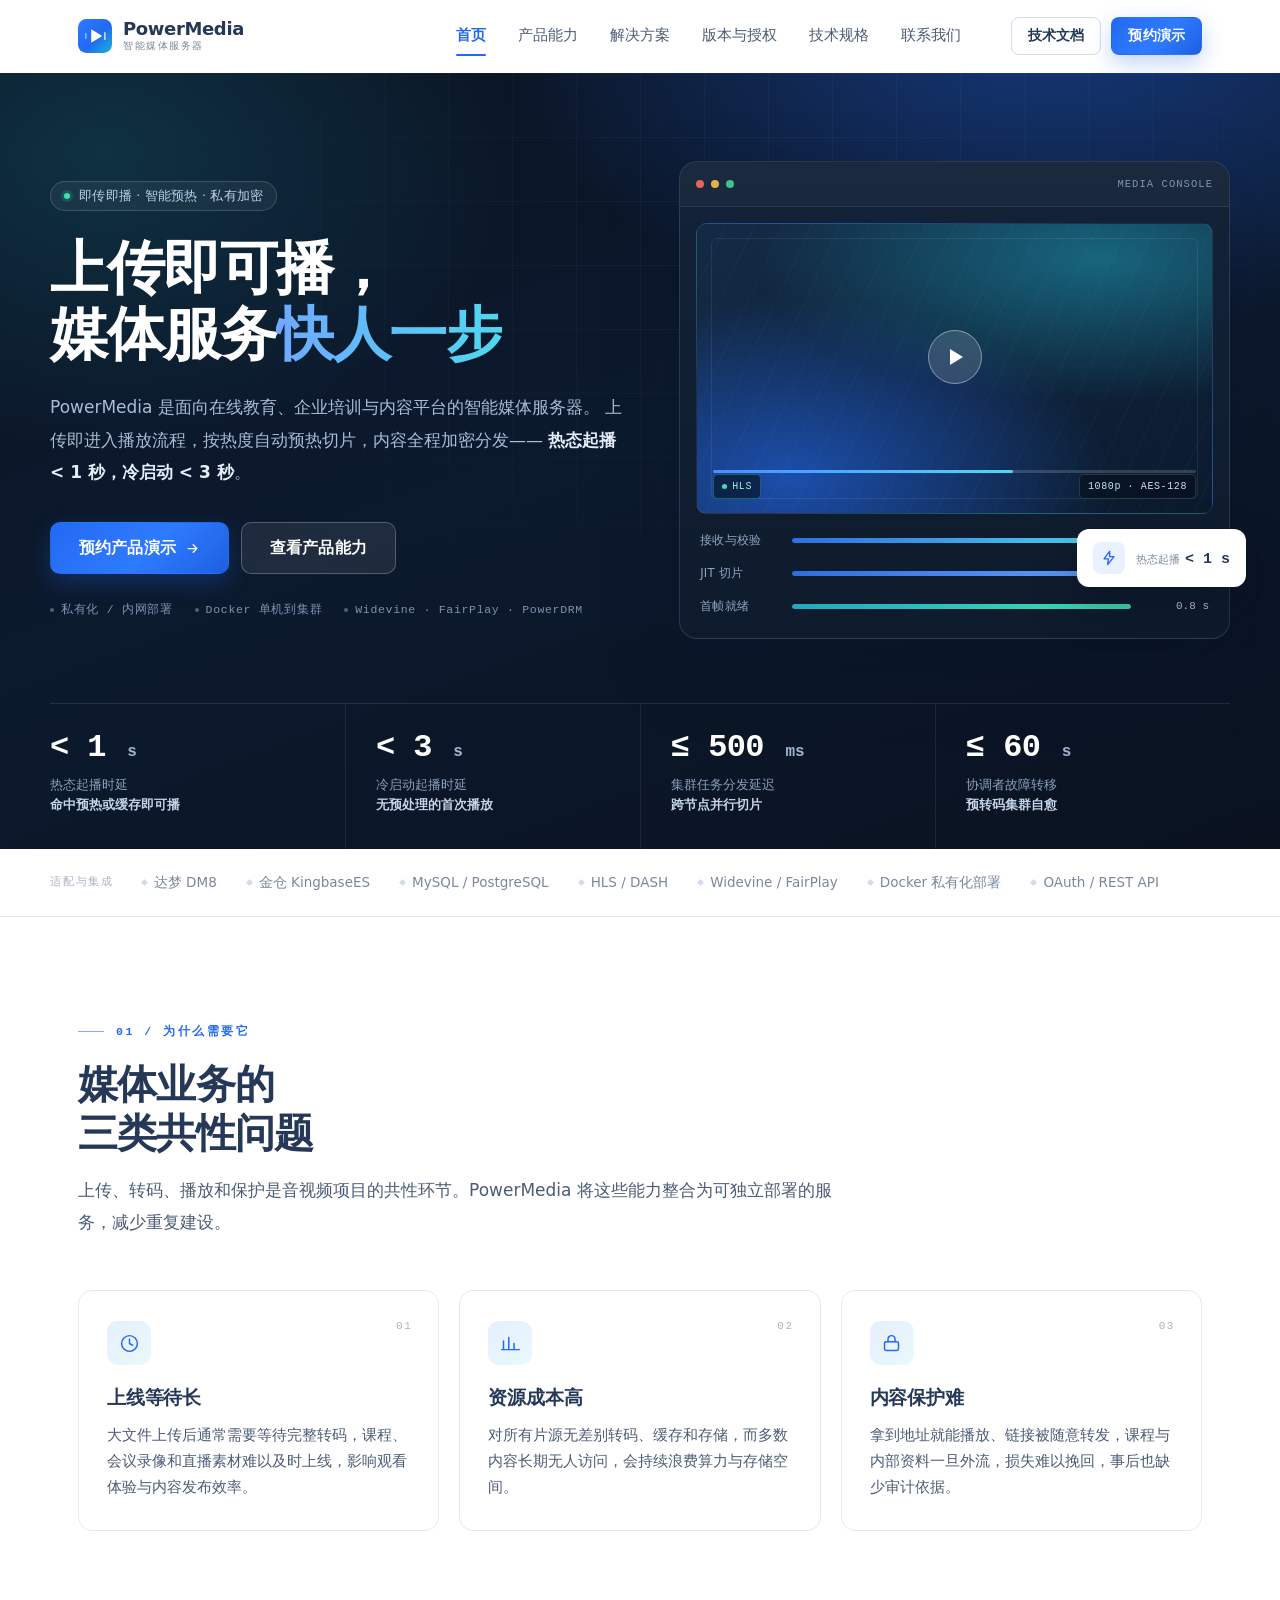
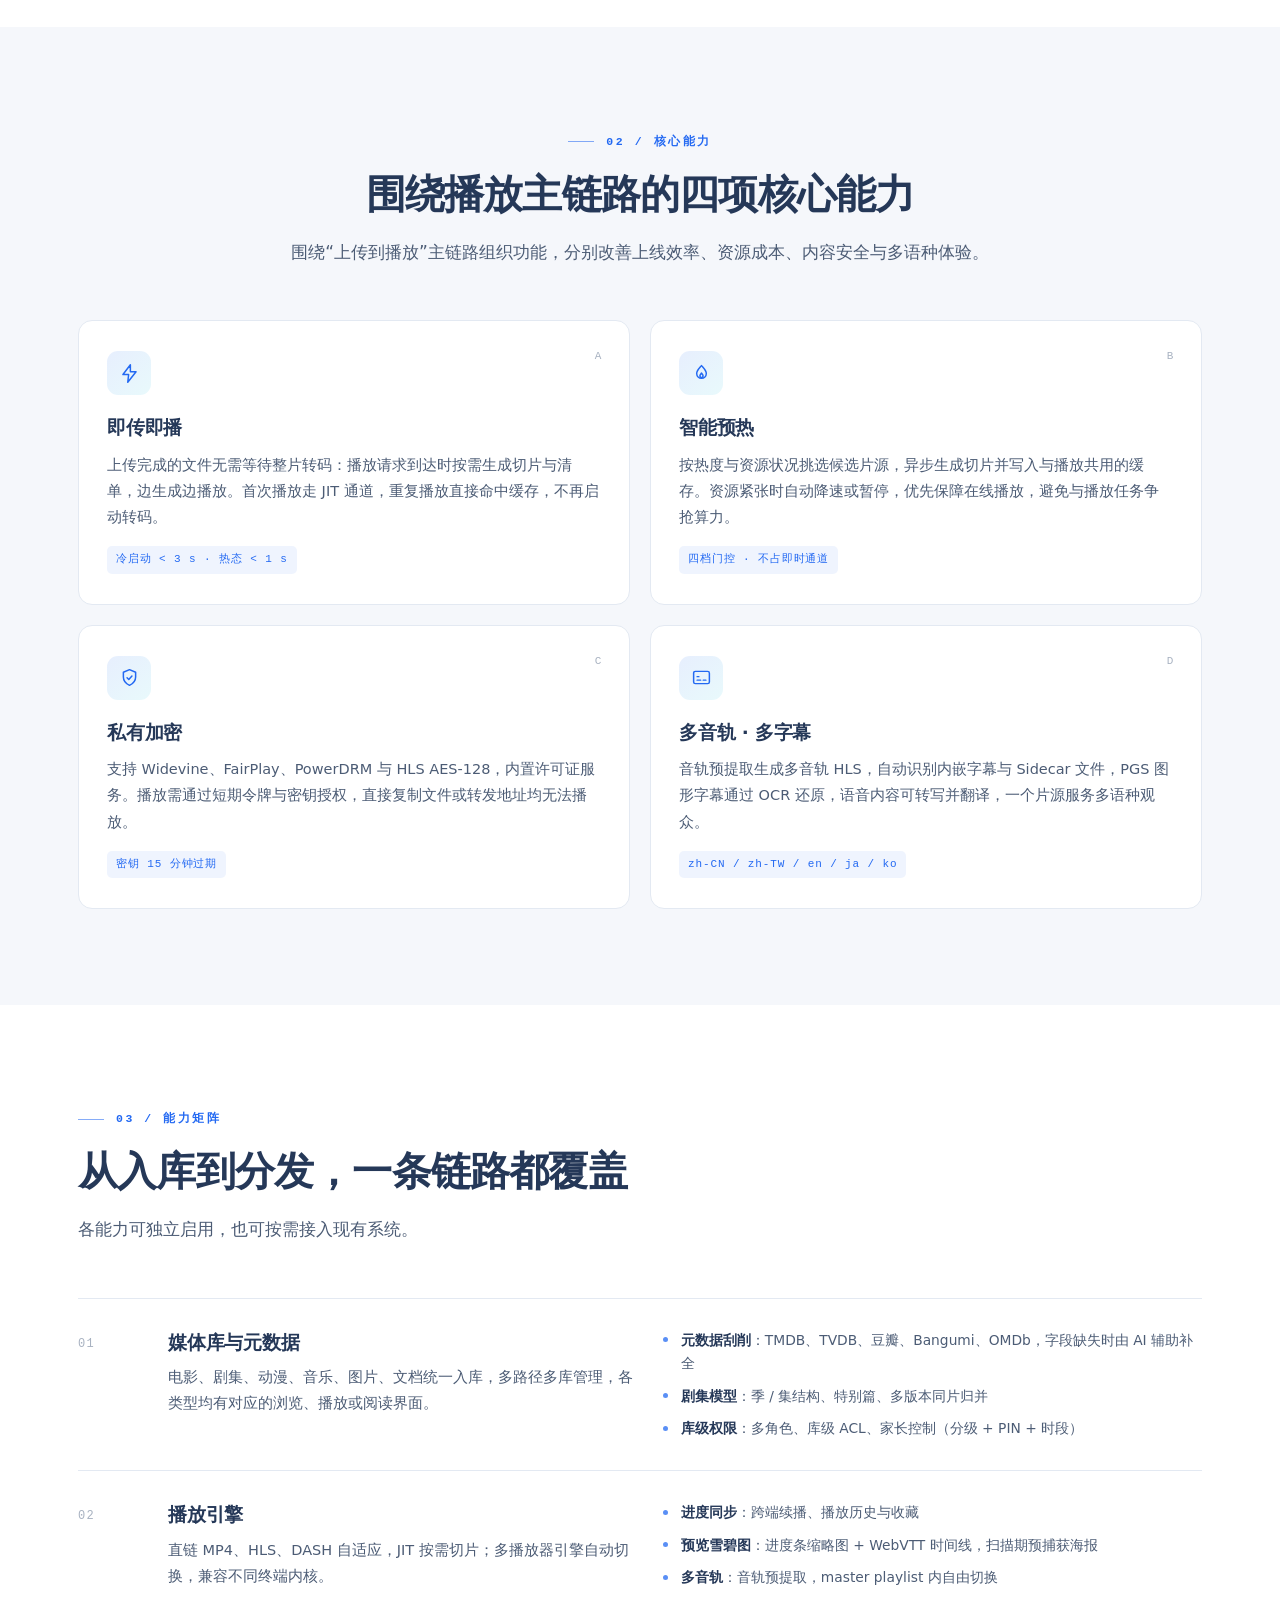
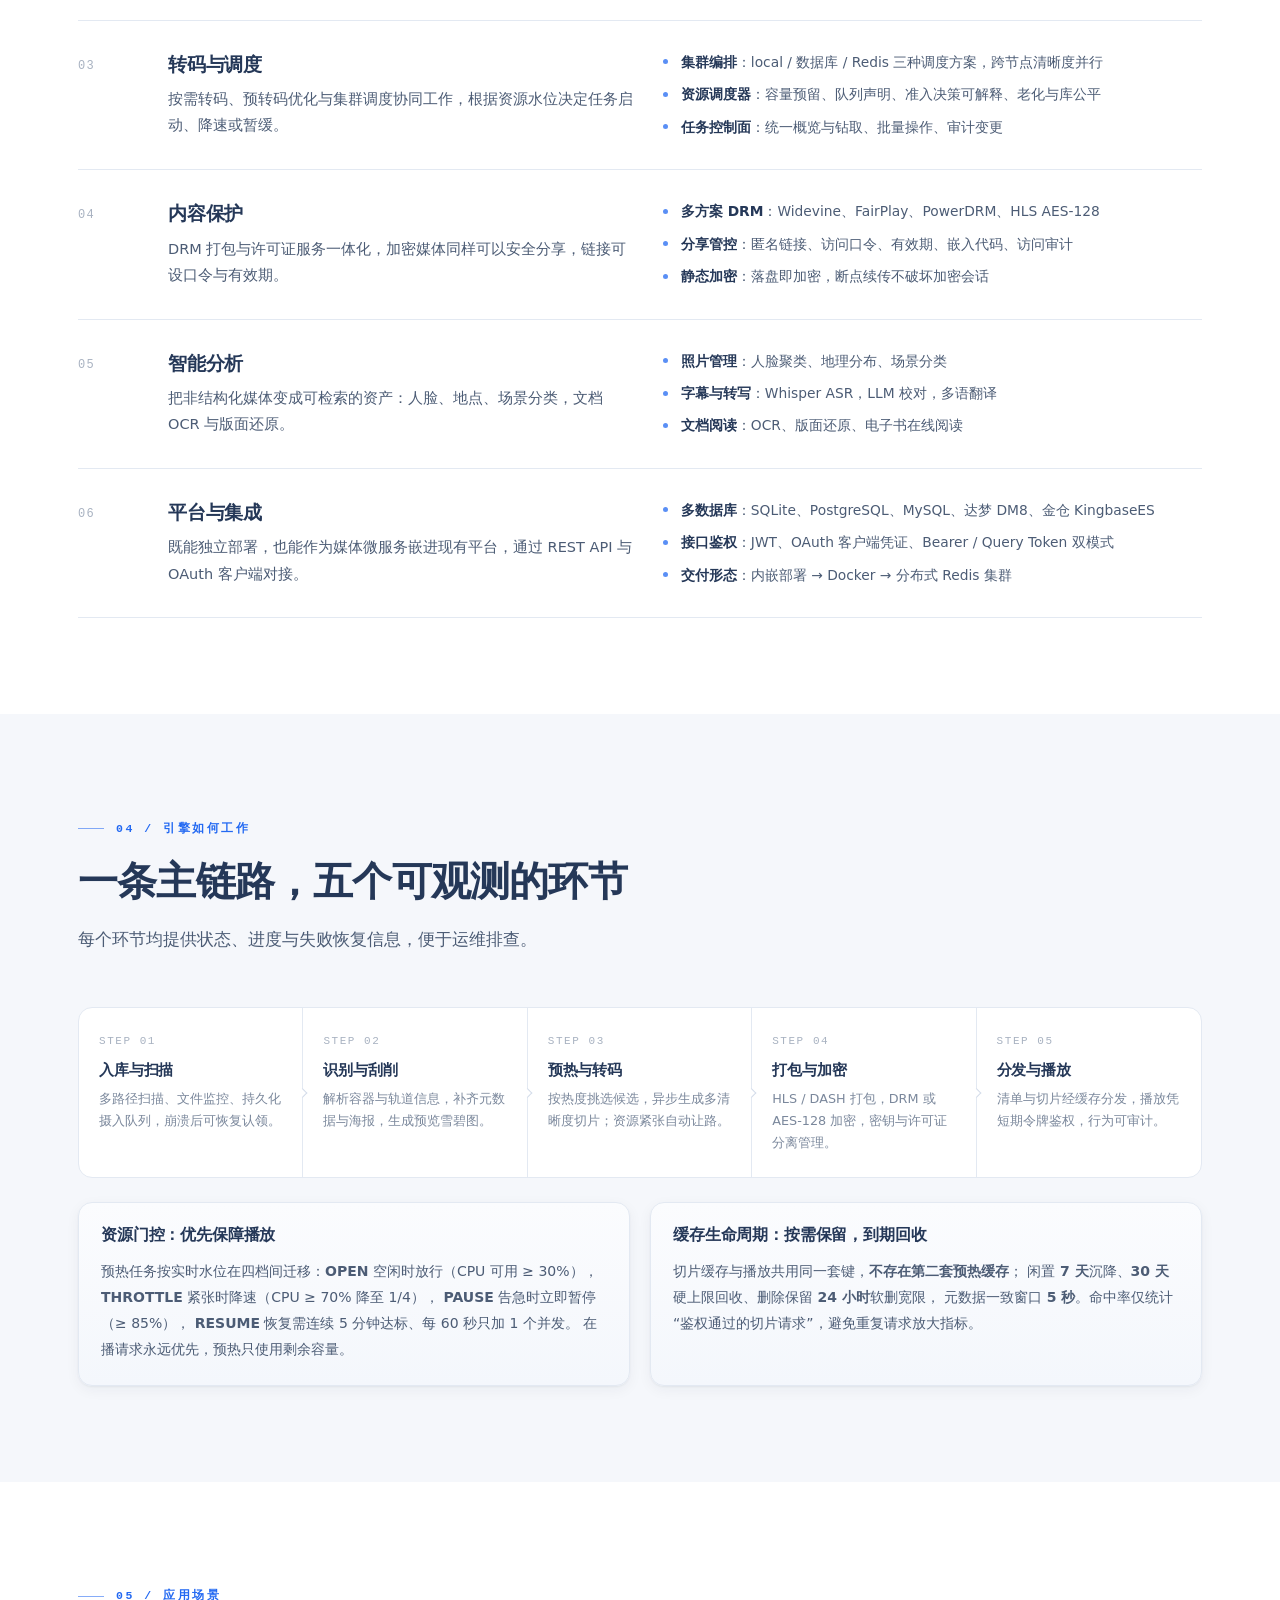
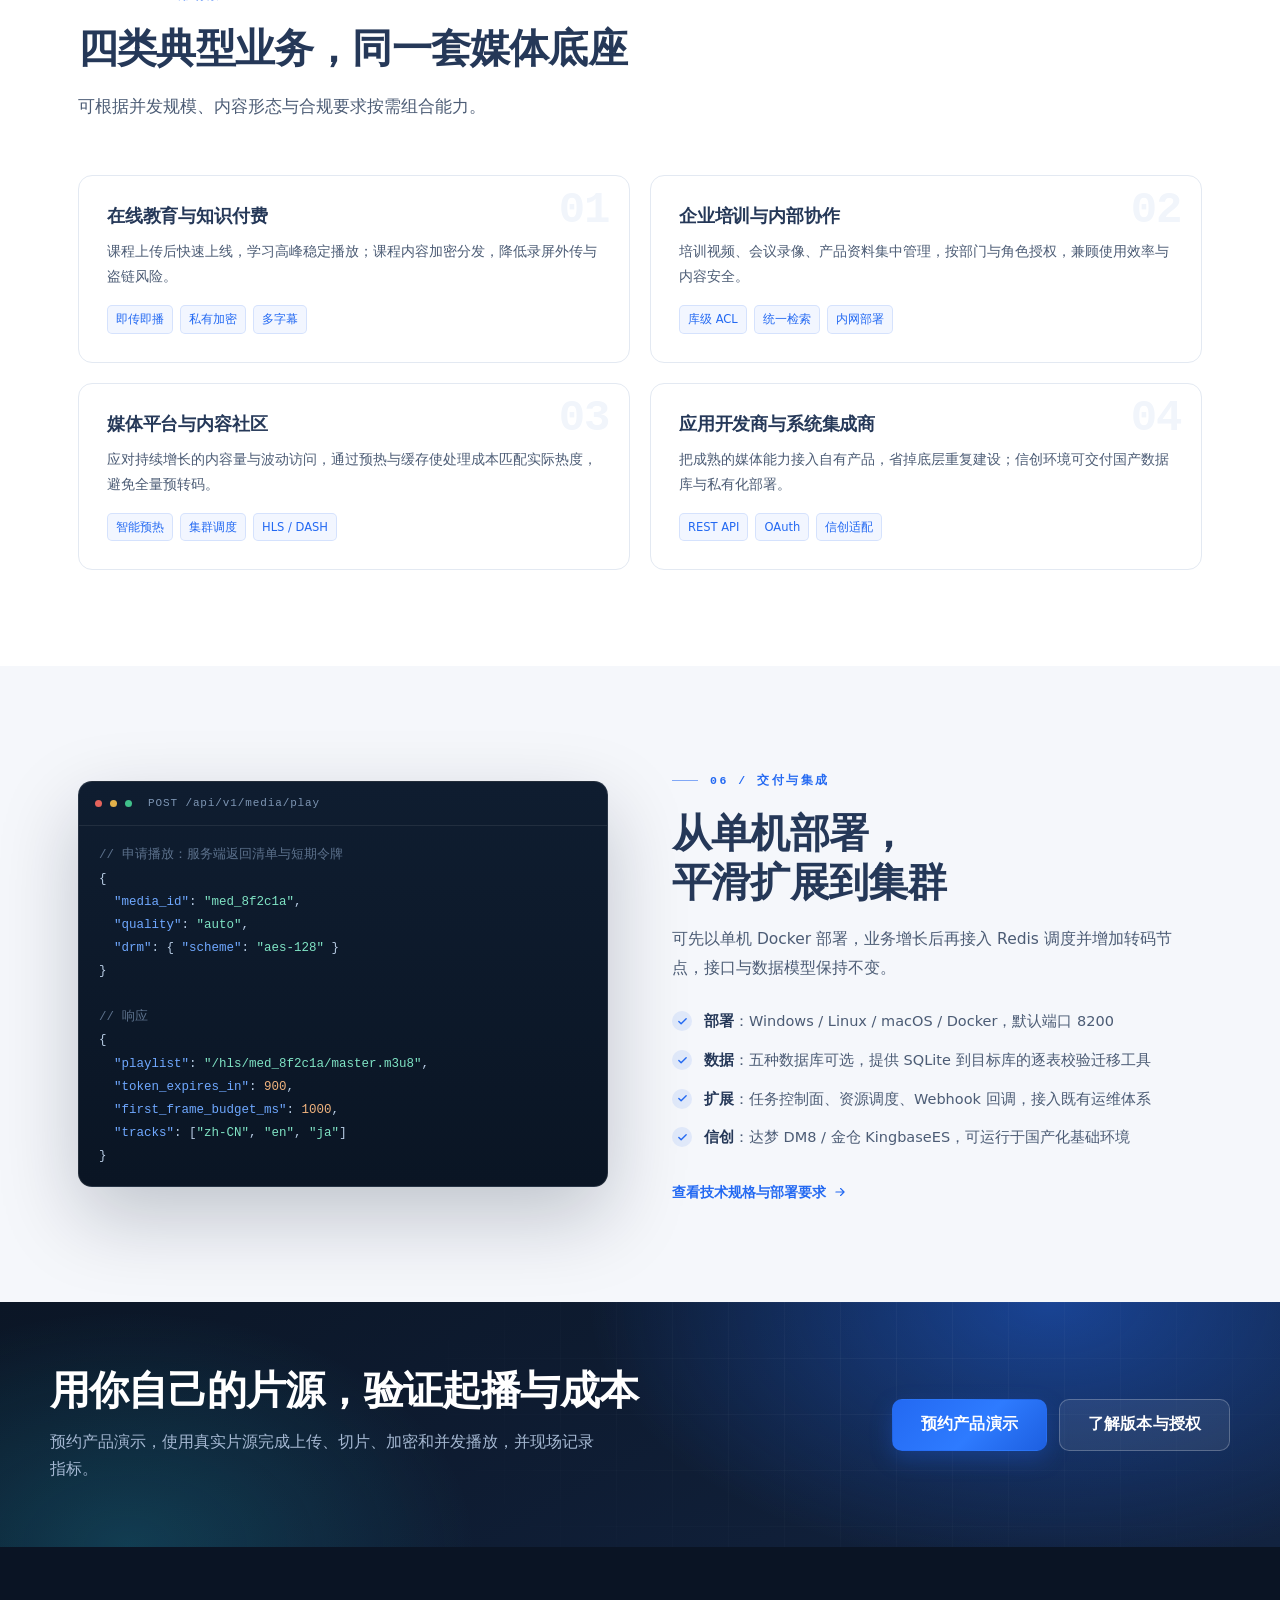
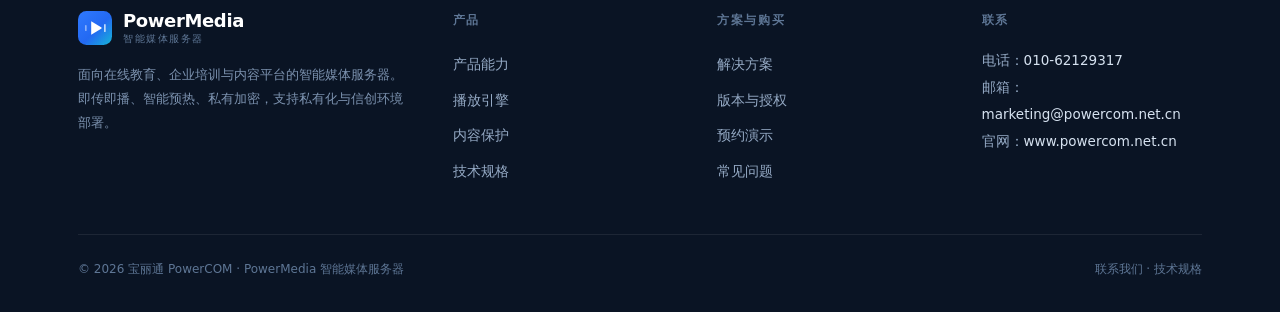
==== index.html @ b93536a8 "feat: 初始化 PowerMedia 产品子网站静态站点 包含六个页面与静态资源，首次纳入版本管理： - index.html        首页（首屏 KPI、核心能力、能力矩阵、引擎流程、场景" ====
<!DOCTYPE html>
<html lang="zh-CN">
<head>
<meta charset="UTF-8">
<meta name="viewport" content="width=device-width, initial-scale=1">
<title>PowerMedia 智能媒体服务器 · 上传即可播，媒体服务快人一步</title>
<meta name="description" content="PowerMedia 是面向在线教育、企业培训与内容平台的智能媒体服务器：即传即播、智能预热降本、私有加密保护内容，支持私有化与信创环境部署。热态起播低于 1 秒。">
<meta name="keywords" content="PowerMedia,智能媒体服务器,媒体服务器,视频转码,HLS,DRM,私有加密,信创媒体,在线教育视频,企业培训视频">
<link rel="icon" href="assets/img/favicon.svg" type="image/svg+xml">
<link rel="stylesheet" href="assets/css/site.css">
<meta property="og:title" content="PowerMedia 智能媒体服务器">
<meta property="og:description" content="上传即可播，资源更省、内容更安全。热态起播 &lt; 1 秒，支持私有化与信创部署。">
<meta property="og:type" content="website">
</head>
<body>

<!-- ======================= 顶部导航 ======================= -->
<header class="site-header">
  <div class="wrap header-inner">
    <a class="brand" href="index.html" aria-label="PowerMedia 首页">
      <img class="brand-mark" src="assets/img/logo.svg" alt="" width="34" height="34">
      <span class="brand-text">
        <span class="brand-name">PowerMedia</span>
        <span class="brand-sub">智能媒体服务器</span>
      </span>
    </a>
    <nav class="nav" aria-label="主导航">
      <a href="index.html">首页</a>
      <a href="features.html">产品能力</a>
      <a href="solutions.html">解决方案</a>
      <a href="editions.html">版本与授权</a>
      <a href="tech.html">技术规格</a>
      <a href="contact.html">联系我们</a>
    </nav>
    <div class="header-cta">
      <a class="btn btn--ghost btn--sm" href="tech.html">技术文档</a>
      <a class="btn btn--primary btn--sm" href="contact.html">预约演示</a>
    </div>
    <button class="nav-toggle" type="button" aria-label="打开导航菜单" aria-expanded="false" aria-controls="mobile-nav">
      <span></span><span></span><span></span>
    </button>
  </div>
</header>
<nav class="mobile-nav" id="mobile-nav" aria-label="移动端导航">
  <a href="index.html">首页</a>
  <a href="features.html">产品能力</a>
  <a href="solutions.html">解决方案</a>
  <a href="editions.html">版本与授权</a>
  <a href="tech.html">技术规格</a>
  <a href="contact.html">联系我们</a>
  <a class="btn btn--primary" href="contact.html">预约产品演示</a>
</nav>

<main>

<!-- ======================= 首屏 ======================= -->
<section class="hero">
  <div class="hero-grid-bg" aria-hidden="true"></div>
  <div class="wrap hero-inner">
    <div class="hero-grid">
      <div>
        <div class="hero-badge"><span class="dot"></span>即传即播 · 智能预热 · 私有加密</div>
        <h1>上传即可播，<br>媒体服务<em>快人一步</em></h1>
        <p class="hero-sub">
          PowerMedia 是面向在线教育、企业培训与内容平台的智能媒体服务器。
          上传即进入播放流程，按热度自动预热切片，内容全程加密分发——
          <b>热态起播 &lt; 1 秒，冷启动 &lt; 3 秒</b>。
        </p>
        <div class="hero-actions">
          <a class="btn btn--primary btn--lg" href="contact.html">
            预约产品演示
            <svg viewBox="0 0 24 24" fill="none" stroke="currentColor" stroke-width="2" stroke-linecap="round" stroke-linejoin="round" aria-hidden="true"><path d="M5 12h14M13 6l6 6-6 6"/></svg>
          </a>
          <a class="btn btn--onDark btn--lg" href="features.html">查看产品能力</a>
        </div>
        <div class="hero-note">
          <span><i></i>私有化 / 内网部署</span>
          <span><i></i>Docker 单机到集群</span>
          <span><i></i>Widevine · FairPlay · PowerDRM</span>
        </div>
      </div>

      <div class="hero-visual">
        <div class="console">
          <div class="console-top">
            <span class="d"></span><span class="d"></span><span class="d"></span>
            <span class="tag">MEDIA CONSOLE</span>
          </div>
          <div class="console-body">
            <div class="screen">
              <div class="frame-lines" aria-hidden="true"></div>
              <div class="play-btn" aria-hidden="true"></div>
              <div class="timeline" aria-hidden="true"><i></i></div>
              <div class="screen-meta">
                <span class="chip chip--live">HLS</span>
                <span class="chip">1080p · AES-128</span>
              </div>
            </div>
            <div class="pipeline pipe-anim">
              <div class="pl-row">
                <span class="pl-name">接收与校验</span>
                <span class="pl-bar"><i style="--w:96%"></i></span>
                <span class="pl-val">96%</span>
              </div>
              <div class="pl-row">
                <span class="pl-name">JIT 切片</span>
                <span class="pl-bar"><i style="--w:62%"></i></span>
                <span class="pl-val">62%</span>
              </div>
              <div class="pl-row">
                <span class="pl-name">首帧就绪</span>
                <span class="pl-bar"><i style="--w:88%"></i></span>
                <span class="pl-val">0.8 s</span>
              </div>
            </div>
          </div>
        </div>
        <div class="float-card">
          <span class="ic" aria-hidden="true">
            <svg viewBox="0 0 24 24" fill="none" stroke="currentColor" stroke-width="2" stroke-linecap="round" stroke-linejoin="round"><path d="M13 2 4.5 13.2H11l-1 8.8L19.5 10H13z"/></svg>
          </span>
          <span>
            <span class="t">热态起播</span>
            <span class="v">&lt; 1 s</span>
          </span>
        </div>
      </div>
    </div>

    <div class="kpi-bar">
      <div class="kpi">
        <div class="v">&lt; 1 <small>s</small></div>
        <div class="k">热态起播时延<br><b>命中预热或缓存即可播</b></div>
      </div>
      <div class="kpi">
        <div class="v">&lt; 3 <small>s</small></div>
        <div class="k">冷启动起播时延<br><b>无预处理的首次播放</b></div>
      </div>
      <div class="kpi">
        <div class="v">&le; 500 <small>ms</small></div>
        <div class="k">集群任务分发延迟<br><b>跨节点并行切片</b></div>
      </div>
      <div class="kpi">
        <div class="v">&le; 60 <small>s</small></div>
        <div class="k">协调者故障转移<br><b>预转码集群自愈</b></div>
      </div>
    </div>
  </div>
</section>

<!-- ======================= 适配条 ======================= -->
<div class="strip">
  <div class="wrap strip-inner">
    <span class="strip-label">适配与集成</span>
    <div class="strip-items">
      <span class="strip-item">达梦 DM8</span>
      <span class="strip-item">金仓 KingbaseES</span>
      <span class="strip-item">MySQL / PostgreSQL</span>
      <span class="strip-item">HLS / DASH</span>
      <span class="strip-item">Widevine / FairPlay</span>
      <span class="strip-item">Docker 私有化部署</span>
      <span class="strip-item">OAuth / REST API</span>
    </div>
  </div>
</div>

<!-- ======================= 01 问题 ======================= -->
<section class="section">
  <div class="wrap">
    <div class="section-head reveal">
      <div class="eyebrow">01 / 为什么需要它</div>
      <h2>媒体业务的<br>三类共性问题</h2>
      <p>上传、转码、播放和保护是音视频项目的共性环节。PowerMedia 将这些能力整合为可独立部署的服务，减少重复建设。</p>
    </div>
    <div class="grid grid-3">
      <article class="card reveal">
        <span class="no">01</span>
        <div class="ic" aria-hidden="true">
          <svg viewBox="0 0 24 24" fill="none" stroke="currentColor" stroke-width="1.7" stroke-linecap="round" stroke-linejoin="round"><circle cx="12" cy="12" r="9"/><path d="M12 7v5l3.5 2"/></svg>
        </div>
        <h3>上线等待长</h3>
        <p>大文件上传后通常需要等待完整转码，课程、会议录像和直播素材难以及时上线，影响观看体验与内容发布效率。</p>
      </article>
      <article class="card reveal" data-d="1">
        <span class="no">02</span>
        <div class="ic" aria-hidden="true">
          <svg viewBox="0 0 24 24" fill="none" stroke="currentColor" stroke-width="1.7" stroke-linecap="round" stroke-linejoin="round"><path d="M4 19V9M10 19V5M16 19v-7M22 19H2"/></svg>
        </div>
        <h3>资源成本高</h3>
        <p>对所有片源无差别转码、缓存和存储，而多数内容长期无人访问，会持续浪费算力与存储空间。</p>
      </article>
      <article class="card reveal" data-d="2">
        <span class="no">03</span>
        <div class="ic" aria-hidden="true">
          <svg viewBox="0 0 24 24" fill="none" stroke="currentColor" stroke-width="1.7" stroke-linecap="round" stroke-linejoin="round"><rect x="4" y="10" width="16" height="10" rx="2"/><path d="M8 10V7a4 4 0 0 1 8 0v3"/></svg>
        </div>
        <h3>内容保护难</h3>
        <p>拿到地址就能播放、链接被随意转发，课程与内部资料一旦外流，损失难以挽回，事后也缺少审计依据。</p>
      </article>
    </div>
  </div>
</section>

<!-- ======================= 02 核心能力 ======================= -->
<section class="section section--soft">
  <div class="wrap">
    <div class="section-head section-head--center reveal">
      <div class="eyebrow eyebrow--center">02 / 核心能力</div>
      <h2>围绕播放主链路的四项核心能力</h2>
      <p>围绕“上传到播放”主链路组织功能，分别改善上线效率、资源成本、内容安全与多语种体验。</p>
    </div>

    <div class="grid grid-2">
      <article class="card reveal">
        <span class="no">A</span>
        <div class="ic" aria-hidden="true">
          <svg viewBox="0 0 24 24" fill="none" stroke="currentColor" stroke-width="1.7" stroke-linecap="round" stroke-linejoin="round"><path d="M13 2 4.5 13.2H11l-1 8.8L19.5 10H13z"/></svg>
        </div>
        <h3>即传即播</h3>
        <p>上传完成的文件无需等待整片转码：播放请求到达时按需生成切片与清单，边生成边播放。首次播放走 JIT 通道，重复播放直接命中缓存，不再启动转码。</p>
        <span class="claim">冷启动 &lt; 3 s · 热态 &lt; 1 s</span>
      </article>

      <article class="card reveal" data-d="1">
        <span class="no">B</span>
        <div class="ic" aria-hidden="true">
          <svg viewBox="0 0 24 24" fill="none" stroke="currentColor" stroke-width="1.7" stroke-linecap="round" stroke-linejoin="round"><path d="M12 3c2.5 3 5.5 5.6 5.5 9a5.5 5.5 0 0 1-11 0C6.5 8.6 9.5 6 12 3z"/><path d="M12 11.5c.9 1.1 1.8 2 1.8 3.2a1.8 1.8 0 1 1-3.6 0c0-1.2.9-2.1 1.8-3.2z"/></svg>
        </div>
        <h3>智能预热</h3>
        <p>按热度与资源状况挑选候选片源，异步生成切片并写入与播放共用的缓存。资源紧张时自动降速或暂停，优先保障在线播放，避免与播放任务争抢算力。</p>
        <span class="claim">四档门控 · 不占即时通道</span>
      </article>

      <article class="card reveal" data-d="2">
        <span class="no">C</span>
        <div class="ic" aria-hidden="true">
          <svg viewBox="0 0 24 24" fill="none" stroke="currentColor" stroke-width="1.7" stroke-linecap="round" stroke-linejoin="round"><path d="M12 3l7 3v5.5c0 4.2-2.9 7.6-7 9.5-4.1-1.9-7-5.3-7-9.5V6z"/><path d="M9.2 12.2l2 2 3.6-3.9"/></svg>
        </div>
        <h3>私有加密</h3>
        <p>支持 Widevine、FairPlay、PowerDRM 与 HLS AES-128，内置许可证服务。播放需通过短期令牌与密钥授权，直接复制文件或转发地址均无法播放。</p>
        <span class="claim">密钥 15 分钟过期</span>
      </article>

      <article class="card reveal" data-d="3">
        <span class="no">D</span>
        <div class="ic" aria-hidden="true">
          <svg viewBox="0 0 24 24" fill="none" stroke="currentColor" stroke-width="1.7" stroke-linecap="round" stroke-linejoin="round"><rect x="3" y="5" width="18" height="14" rx="2"/><path d="M7 15h4M14 15h3M7 11h2"/></svg>
        </div>
        <h3>多音轨 · 多字幕</h3>
        <p>音轨预提取生成多音轨 HLS，自动识别内嵌字幕与 Sidecar 文件，PGS 图形字幕通过 OCR 还原，语音内容可转写并翻译，一个片源服务多语种观众。</p>
        <span class="claim">zh-CN / zh-TW / en / ja / ko</span>
      </article>
    </div>
  </div>
</section>

<!-- ======================= 03 能力矩阵 ======================= -->
<section class="section">
  <div class="wrap">
    <div class="section-head reveal">
      <div class="eyebrow">03 / 能力矩阵</div>
      <h2>从入库到分发，一条链路都覆盖</h2>
      <p>各能力可独立启用，也可按需接入现有系统。</p>
    </div>

    <div class="flist">
      <div class="frow reveal">
        <span class="idx">01</span>
        <div>
          <h3>媒体库与元数据</h3>
          <p class="desc">电影、剧集、动漫、音乐、图片、文档统一入库，多路径多库管理，各类型均有对应的浏览、播放或阅读界面。</p>
        </div>
        <ul>
          <li><b>元数据刮削</b>：TMDB、TVDB、豆瓣、Bangumi、OMDb，字段缺失时由 AI 辅助补全</li>
          <li><b>剧集模型</b>：季 / 集结构、特别篇、多版本同片归并</li>
          <li><b>库级权限</b>：多角色、库级 ACL、家长控制（分级 + PIN + 时段）</li>
        </ul>
      </div>

      <div class="frow reveal">
        <span class="idx">02</span>
        <div>
          <h3>播放引擎</h3>
          <p class="desc">直链 MP4、HLS、DASH 自适应，JIT 按需切片；多播放器引擎自动切换，兼容不同终端内核。</p>
        </div>
        <ul>
          <li><b>进度同步</b>：跨端续播、播放历史与收藏</li>
          <li><b>预览雪碧图</b>：进度条缩略图 + WebVTT 时间线，扫描期预捕获海报</li>
          <li><b>多音轨</b>：音轨预提取，master playlist 内自由切换</li>
        </ul>
      </div>

      <div class="frow reveal">
        <span class="idx">03</span>
        <div>
          <h3>转码与调度</h3>
          <p class="desc">按需转码、预转码优化与集群调度协同工作，根据资源水位决定任务启动、降速或暂缓。</p>
        </div>
        <ul>
          <li><b>集群编排</b>：local / 数据库 / Redis 三种调度方案，跨节点清晰度并行</li>
          <li><b>资源调度器</b>：容量预留、队列声明、准入决策可解释、老化与库公平</li>
          <li><b>任务控制面</b>：统一概览与钻取、批量操作、审计变更</li>
        </ul>
      </div>

      <div class="frow reveal">
        <span class="idx">04</span>
        <div>
          <h3>内容保护</h3>
          <p class="desc">DRM 打包与许可证服务一体化，加密媒体同样可以安全分享，链接可设口令与有效期。</p>
        </div>
        <ul>
          <li><b>多方案 DRM</b>：Widevine、FairPlay、PowerDRM、HLS AES-128</li>
          <li><b>分享管控</b>：匿名链接、访问口令、有效期、嵌入代码、访问审计</li>
          <li><b>静态加密</b>：落盘即加密，断点续传不破坏加密会话</li>
        </ul>
      </div>

      <div class="frow reveal">
        <span class="idx">05</span>
        <div>
          <h3>智能分析</h3>
          <p class="desc">把非结构化媒体变成可检索的资产：人脸、地点、场景分类，文档 OCR 与版面还原。</p>
        </div>
        <ul>
          <li><b>照片管理</b>：人脸聚类、地理分布、场景分类</li>
          <li><b>字幕与转写</b>：Whisper ASR，LLM 校对，多语翻译</li>
          <li><b>文档阅读</b>：OCR、版面还原、电子书在线阅读</li>
        </ul>
      </div>

      <div class="frow reveal">
        <span class="idx">06</span>
        <div>
          <h3>平台与集成</h3>
          <p class="desc">既能独立部署，也能作为媒体微服务嵌进现有平台，通过 REST API 与 OAuth 客户端对接。</p>
        </div>
        <ul>
          <li><b>多数据库</b>：SQLite、PostgreSQL、MySQL、达梦 DM8、金仓 KingbaseES</li>
          <li><b>接口鉴权</b>：JWT、OAuth 客户端凭证、Bearer / Query Token 双模式</li>
          <li><b>交付形态</b>：内嵌部署 → Docker → 分布式 Redis 集群</li>
        </ul>
      </div>
    </div>
  </div>
</section>

<!-- ======================= 04 引擎流程 ======================= -->
<section class="section section--soft">
  <div class="wrap">
    <div class="section-head reveal">
      <div class="eyebrow">04 / 引擎如何工作</div>
      <h2>一条主链路，五个可观测的环节</h2>
      <p>每个环节均提供状态、进度与失败恢复信息，便于运维排查。</p>
    </div>

    <div class="arch reveal">
      <div class="arch-step">
        <div class="n">STEP 01</div>
        <h4>入库与扫描</h4>
        <p>多路径扫描、文件监控、持久化摄入队列，崩溃后可恢复认领。</p>
      </div>
      <div class="arch-step">
        <div class="n">STEP 02</div>
        <h4>识别与刮削</h4>
        <p>解析容器与轨道信息，补齐元数据与海报，生成预览雪碧图。</p>
      </div>
      <div class="arch-step">
        <div class="n">STEP 03</div>
        <h4>预热与转码</h4>
        <p>按热度挑选候选，异步生成多清晰度切片；资源紧张自动让路。</p>
      </div>
      <div class="arch-step">
        <div class="n">STEP 04</div>
        <h4>打包与加密</h4>
        <p>HLS / DASH 打包，DRM 或 AES-128 加密，密钥与许可证分离管理。</p>
      </div>
      <div class="arch-step">
        <div class="n">STEP 05</div>
        <h4>分发与播放</h4>
        <p>清单与切片经缓存分发，播放凭短期令牌鉴权，行为可审计。</p>
      </div>
    </div>

    <div class="grid grid-2" style="margin-top:24px">
      <div class="panel reveal">
        <h4 style="margin-bottom:14px">资源门控：优先保障播放</h4>
        <p class="small" style="line-height:1.85">
          预热任务按实时水位在四档间迁移：<b>OPEN</b> 空闲时放行（CPU 可用 ≥ 30%），
          <b>THROTTLE</b> 紧张时降速（CPU ≥ 70% 降至 1/4），
          <b>PAUSE</b> 告急时立即暂停（≥ 85%），
          <b>RESUME</b> 恢复需连续 5 分钟达标、每 60 秒只加 1 个并发。
          在播请求永远优先，预热只使用剩余容量。
        </p>
      </div>
      <div class="panel reveal" data-d="1">
        <h4 style="margin-bottom:14px">缓存生命周期：按需保留，到期回收</h4>
        <p class="small" style="line-height:1.85">
          切片缓存与播放共用同一套键，<b>不存在第二套预热缓存</b>；
          闲置 <b>7 天</b>沉降、<b>30 天</b>硬上限回收、删除保留 <b>24 小时</b>软删宽限，
          元数据一致窗口 <b>5 秒</b>。命中率仅统计“鉴权通过的切片请求”，避免重复请求放大指标。
        </p>
      </div>
    </div>
  </div>
</section>

<!-- ======================= 05 场景 ======================= -->
<section class="section">
  <div class="wrap">
    <div class="section-head reveal">
      <div class="eyebrow">05 / 应用场景</div>
      <h2>四类典型业务，同一套媒体底座</h2>
      <p>可根据并发规模、内容形态与合规要求按需组合能力。</p>
    </div>

    <div class="grid grid-2">
      <article class="scene reveal">
        <span class="no">01</span>
        <h3>在线教育与知识付费</h3>
        <p>课程上传后快速上线，学习高峰稳定播放；课程内容加密分发，降低录屏外传与盗链风险。</p>
        <div class="tags"><span>即传即播</span><span>私有加密</span><span>多字幕</span></div>
      </article>
      <article class="scene reveal" data-d="1">
        <span class="no">02</span>
        <h3>企业培训与内部协作</h3>
        <p>培训视频、会议录像、产品资料集中管理，按部门与角色授权，兼顾使用效率与内容安全。</p>
        <div class="tags"><span>库级 ACL</span><span>统一检索</span><span>内网部署</span></div>
      </article>
      <article class="scene reveal" data-d="2">
        <span class="no">03</span>
        <h3>媒体平台与内容社区</h3>
        <p>应对持续增长的内容量与波动访问，通过预热与缓存使处理成本匹配实际热度，避免全量预转码。</p>
        <div class="tags"><span>智能预热</span><span>集群调度</span><span>HLS / DASH</span></div>
      </article>
      <article class="scene reveal" data-d="3">
        <span class="no">04</span>
        <h3>应用开发商与系统集成商</h3>
        <p>把成熟的媒体能力接入自有产品，省掉底层重复建设；信创环境可交付国产数据库与私有化部署。</p>
        <div class="tags"><span>REST API</span><span>OAuth</span><span>信创适配</span></div>
      </article>
    </div>
  </div>
</section>

<!-- ======================= 06 交付形态 ======================= -->
<section class="section section--soft">
  <div class="wrap">
    <div class="split">
      <div class="split-media reveal">
        <div class="panel-dark">
          <div class="ph">
            <span style="width:7px;height:7px;border-radius:50%;background:#E4635B;display:inline-block"></span>
            <span style="width:7px;height:7px;border-radius:50%;background:#E2B14A;display:inline-block"></span>
            <span style="width:7px;height:7px;border-radius:50%;background:#40C08A;display:inline-block"></span>
            <span style="margin-left:8px">POST /api/v1/media/play</span>
          </div>
<pre><span class="c">// 申请播放：服务端返回清单与短期令牌</span>
{
  <span class="k">"media_id"</span>: <span class="s">"med_8f2c1a"</span>,
  <span class="k">"quality"</span>: <span class="s">"auto"</span>,
  <span class="k">"drm"</span>: { <span class="k">"scheme"</span>: <span class="s">"aes-128"</span> }
}

<span class="c">// 响应</span>
{
  <span class="k">"playlist"</span>: <span class="s">"/hls/med_8f2c1a/master.m3u8"</span>,
  <span class="k">"token_expires_in"</span>: <span class="n">900</span>,
  <span class="k">"first_frame_budget_ms"</span>: <span class="n">1000</span>,
  <span class="k">"tracks"</span>: [<span class="s">"zh-CN"</span>, <span class="s">"en"</span>, <span class="s">"ja"</span>]
}</pre>
        </div>
      </div>
      <div class="split-body reveal" data-d="1">
        <div class="eyebrow">06 / 交付与集成</div>
        <h2>从单机部署，<br>平滑扩展到集群</h2>
        <p>可先以单机 Docker 部署，业务增长后再接入 Redis 调度并增加转码节点，接口与数据模型保持不变。</p>
        <ul class="checklist">
          <li><span class="tick"><svg viewBox="0 0 24 24" fill="none" stroke="currentColor" stroke-width="3" stroke-linecap="round" stroke-linejoin="round"><path d="M20 6 9 17l-5-5"/></svg></span><span><b>部署</b>：Windows / Linux / macOS / Docker，默认端口 8200</span></li>
          <li><span class="tick"><svg viewBox="0 0 24 24" fill="none" stroke="currentColor" stroke-width="3" stroke-linecap="round" stroke-linejoin="round"><path d="M20 6 9 17l-5-5"/></svg></span><span><b>数据</b>：五种数据库可选，提供 SQLite 到目标库的逐表校验迁移工具</span></li>
          <li><span class="tick"><svg viewBox="0 0 24 24" fill="none" stroke="currentColor" stroke-width="3" stroke-linecap="round" stroke-linejoin="round"><path d="M20 6 9 17l-5-5"/></svg></span><span><b>扩展</b>：任务控制面、资源调度、Webhook 回调，接入既有运维体系</span></li>
          <li><span class="tick"><svg viewBox="0 0 24 24" fill="none" stroke="currentColor" stroke-width="3" stroke-linecap="round" stroke-linejoin="round"><path d="M20 6 9 17l-5-5"/></svg></span><span><b>信创</b>：达梦 DM8 / 金仓 KingbaseES，可运行于国产化基础环境</span></li>
        </ul>
        <div style="margin-top:28px">
          <a class="link-arrow" href="tech.html">查看技术规格与部署要求
            <svg viewBox="0 0 24 24" fill="none" stroke="currentColor" stroke-width="2" stroke-linecap="round" stroke-linejoin="round" aria-hidden="true"><path d="M5 12h14M13 6l6 6-6 6"/></svg>
          </a>
        </div>
      </div>
    </div>
  </div>
</section>

<!-- ======================= CTA ======================= -->
<section class="cta-band">
  <div class="cta-grid-bg" aria-hidden="true"></div>
  <div class="wrap inner">
    <div>
      <h2>用你自己的片源，验证起播与成本</h2>
      <p>预约产品演示，使用真实片源完成上传、切片、加密和并发播放，并现场记录指标。</p>
    </div>
    <div class="actions">
      <a class="btn btn--primary btn--lg" href="contact.html">预约产品演示</a>
      <a class="btn btn--onDark btn--lg" href="editions.html">了解版本与授权</a>
    </div>
  </div>
</section>

</main>

<!-- ======================= 页脚 ======================= -->
<footer class="site-footer">
  <div class="wrap">
    <div class="footer-top">
      <div class="footer-brand">
        <a class="brand" href="index.html" aria-label="PowerMedia 首页">
          <img class="brand-mark" src="assets/img/logo.svg" alt="" width="34" height="34">
          <span class="brand-text">
            <span class="brand-name">PowerMedia</span>
            <span class="brand-sub">智能媒体服务器</span>
          </span>
        </a>
        <p>面向在线教育、企业培训与内容平台的智能媒体服务器。即传即播、智能预热、私有加密，支持私有化与信创环境部署。</p>
      </div>
      <div class="footer-col">
        <h5>产品</h5>
        <a href="features.html">产品能力</a>
        <a href="features.html#playback">播放引擎</a>
        <a href="features.html#protect">内容保护</a>
        <a href="tech.html">技术规格</a>
      </div>
      <div class="footer-col">
        <h5>方案与购买</h5>
        <a href="solutions.html">解决方案</a>
        <a href="editions.html">版本与授权</a>
        <a href="contact.html">预约演示</a>
        <a href="contact.html#faq">常见问题</a>
      </div>
      <div class="footer-col">
        <h5>联系</h5>
        <div class="footer-contact">
          电话：<b>010-62129317</b><br>
          邮箱：<b>marketing@powercom.net.cn</b><br>
          官网：<b>www.powercom.net.cn</b>
        </div>
      </div>
    </div>
    <div class="footer-bottom">
      <span>© <span data-year>2026</span> 宝丽通 PowerCOM · PowerMedia 智能媒体服务器</span>
      <span><a href="contact.html">联系我们</a> · <a href="tech.html">技术规格</a></span>
    </div>
  </div>
</footer>

<script src="assets/js/site.js"></script>
</body>
</html>
---- assets/css/site.css ----
/* ============================================================
   PowerMedia · 智能媒体服务器  |  站点样式
   品牌：宝丽通 PowerCOM
   色板：品牌蓝 #2369F2 / 深底 #0C1626 / 标题 #253858 / 点缀橙 #ED6D00
   ============================================================ */

/* ---------- 1. Tokens ---------- */
:root{
  --brand:#2369F2;
  --brand-2:#4C8DFF;
  --brand-deep:#1747B0;
  --cyan:#22C8E0;
  --accent:#ED6D00;

  --navy:#0B1524;
  --navy-2:#263142;
  --navy-3:#101E33;

  --ink:#253858;
  --ink-2:#4C5C75;
  --ink-3:#7B889C;
  --ink-4:#A8B2C1;

  --bg:#FFFFFF;
  --bg-soft:#F5F7FB;
  --bg-soft-2:#EDF2FA;
  --line:#E3E9F2;
  --line-2:#D3DCEA;

  --radius-s:8px;
  --radius:14px;
  --radius-l:22px;

  --shadow-s:0 1px 2px rgba(16,32,64,.05), 0 4px 14px rgba(16,32,64,.05);
  --shadow-m:0 2px 6px rgba(16,32,64,.06), 0 18px 44px rgba(16,32,64,.09);
  --shadow-l:0 30px 80px rgba(6,18,40,.22);

  --sans:"Inter","Segoe UI",system-ui,-apple-system,"Microsoft YaHei","PingFang SC","Hiragino Sans GB",sans-serif;
  --mono:"SFMono-Regular","JetBrains Mono",Consolas,"Liberation Mono","Courier New",monospace;

  --max:1180px;
  --ease:cubic-bezier(.22,.61,.36,1);
}

*,*::before,*::after{box-sizing:border-box}
html{-webkit-text-size-adjust:100%;scroll-behavior:smooth}
body{
  margin:0;
  font-family:var(--sans);
  font-size:16px;
  line-height:1.75;
  color:var(--ink-2);
  background:var(--bg);
  -webkit-font-smoothing:antialiased;
  overflow-x:hidden;
}
img,svg{max-width:100%;display:block}
a{color:inherit;text-decoration:none}
button{font-family:inherit}
::selection{background:rgba(35,105,242,.16)}

h1,h2,h3,h4{
  color:var(--ink);
  margin:0;
  line-height:1.25;
  font-weight:700;
  letter-spacing:-.01em;
}
h1{font-size:clamp(32px,4.6vw,58px);line-height:1.14;letter-spacing:-.025em;font-weight:800}
h2{font-size:clamp(26px,3.2vw,40px);line-height:1.22;letter-spacing:-.02em;font-weight:800}
h3{font-size:20px;line-height:1.45}
h4{font-size:16px}
p{margin:0}

/* ---------- 2. Layout helpers ---------- */
.wrap{width:100%;max-width:var(--max);margin:0 auto;padding:0 28px}
.section{padding:96px 0;position:relative}
.section--soft{background:var(--bg-soft)}
.section--tight{padding:72px 0}
.section--line{border-top:1px solid var(--line)}
.center{text-align:center}

.eyebrow{
  display:inline-flex;align-items:center;gap:12px;
  font-family:var(--mono);font-size:11.5px;font-weight:600;
  letter-spacing:.22em;text-transform:uppercase;color:var(--brand);
  margin-bottom:18px;
}
.eyebrow::before{content:"";width:26px;height:1px;background:currentColor;opacity:.55}
.eyebrow--center{justify-content:center}
.eyebrow--light{color:#8FB6FF}

.section-head{max-width:760px;margin-bottom:52px}
.section-head p{margin-top:18px;font-size:17px;line-height:1.85;color:var(--ink-2)}
.section-head--center{margin-left:auto;margin-right:auto;text-align:center}
.section-head--center p{margin-left:auto;margin-right:auto}
.lead{font-size:18px;line-height:1.9;color:var(--ink-2)}
.muted{color:var(--ink-3)}
.small{font-size:14px}
.mono{font-family:var(--mono);font-variant-numeric:tabular-nums}

.grad-text{
  background:linear-gradient(94deg,var(--brand) 0%,#3D8BFF 45%,var(--cyan) 100%);
  -webkit-background-clip:text;background-clip:text;
  -webkit-text-fill-color:transparent;color:transparent;
}

/* ---------- 3. Header ---------- */
.site-header{
  position:sticky;top:0;z-index:80;
  background:rgba(255,255,255,.82);
  backdrop-filter:saturate(180%) blur(18px);
  -webkit-backdrop-filter:saturate(180%) blur(18px);
  border-bottom:1px solid transparent;
  transition:border-color .3s,background .3s,box-shadow .3s;
}
.site-header.is-scrolled{border-bottom-color:var(--line);box-shadow:0 6px 24px rgba(16,32,64,.05)}
.header-inner{display:flex;align-items:center;gap:36px;height:72px}
.brand{display:flex;align-items:center;gap:11px;flex:0 0 auto}
.brand-mark{width:34px;height:34px;flex:0 0 auto}
.brand-text{display:flex;flex-direction:column;line-height:1.05}
.brand-name{font-size:18px;font-weight:800;color:var(--ink);letter-spacing:-.02em}
.brand-sub{font-family:var(--mono);font-size:9.5px;letter-spacing:.16em;color:var(--ink-3);text-transform:uppercase;margin-top:4px}

.nav{display:flex;align-items:center;gap:4px;margin-left:auto}
.nav a{
  position:relative;padding:9px 14px;border-radius:8px;
  font-size:14.5px;font-weight:500;color:var(--ink-2);
  transition:color .2s,background .2s;
}
.nav a:hover{color:var(--ink);background:var(--bg-soft)}
.nav a.is-active{color:var(--brand);font-weight:600}
.nav a.is-active::after{
  content:"";position:absolute;left:14px;right:14px;bottom:2px;height:2px;
  border-radius:2px;background:var(--brand);
}
.header-cta{display:flex;align-items:center;gap:10px;flex:0 0 auto}

.nav-toggle{
  display:none;width:42px;height:42px;border:1px solid var(--line);
  background:#fff;border-radius:10px;align-items:center;justify-content:center;
  flex-direction:column;gap:5px;cursor:pointer;margin-left:auto;
}
.nav-toggle span{display:block;width:18px;height:1.8px;background:var(--ink);border-radius:2px;transition:transform .28s var(--ease),opacity .2s}
.nav-toggle.is-open span:nth-child(1){transform:translateY(6.8px) rotate(45deg)}
.nav-toggle.is-open span:nth-child(2){opacity:0}
.nav-toggle.is-open span:nth-child(3){transform:translateY(-6.8px) rotate(-45deg)}

.mobile-nav{
  display:none;position:fixed;inset:72px 0 auto 0;z-index:79;
  background:#fff;border-bottom:1px solid var(--line);
  padding:14px 24px 26px;box-shadow:0 24px 60px rgba(16,32,64,.12);
}
.mobile-nav.is-open{display:block}
.mobile-nav a{display:block;padding:13px 6px;font-size:16px;color:var(--ink);border-bottom:1px solid var(--line)}
.mobile-nav a:last-of-type{border-bottom:0}
.mobile-nav .btn{margin-top:16px;width:100%}

/* ---------- 4. Buttons ---------- */
.btn{
  display:inline-flex;align-items:center;justify-content:center;gap:9px;
  height:46px;padding:0 22px;border-radius:10px;
  font-size:14.5px;font-weight:600;letter-spacing:.01em;
  border:1px solid transparent;cursor:pointer;
  transition:transform .22s var(--ease),box-shadow .22s,background .22s,border-color .22s,color .22s;
  white-space:nowrap;
}
.btn svg{width:15px;height:15px;flex:0 0 auto}
.btn--primary{
  color:#fff;
  background:linear-gradient(135deg,var(--brand) 0%,#2E7BFF 55%,#1D5FE0 100%);
  box-shadow:0 8px 22px rgba(35,105,242,.28);
}
.btn--primary:hover{transform:translateY(-2px);box-shadow:0 14px 30px rgba(35,105,242,.34)}
.btn--ghost{color:var(--ink);background:#fff;border-color:var(--line-2)}
.btn--ghost:hover{border-color:var(--brand);color:var(--brand);transform:translateY(-2px)}
.btn--onDark{color:#fff;background:rgba(255,255,255,.08);border-color:rgba(255,255,255,.24)}
.btn--onDark:hover{background:rgba(255,255,255,.16);border-color:rgba(255,255,255,.42);transform:translateY(-2px)}
.btn--sm{height:38px;padding:0 16px;font-size:13.5px;border-radius:8px}
.btn--lg{height:52px;padding:0 28px;font-size:15.5px}
.link-arrow{
  display:inline-flex;align-items:center;gap:7px;font-size:14px;font-weight:600;color:var(--brand);
}
.link-arrow svg{width:14px;height:14px;transition:transform .24s var(--ease)}
.link-arrow:hover svg{transform:translateX(4px)}

/* ---------- 5. Hero ---------- */
.hero{
  position:relative;overflow:hidden;
  background:
    radial-gradient(900px 520px at 82% -8%, rgba(35,105,242,.42) 0%, rgba(35,105,242,0) 62%),
    radial-gradient(700px 500px at 8% 10%, rgba(34,200,224,.16) 0%, rgba(34,200,224,0) 60%),
    linear-gradient(160deg,#0A1322 0%,#0C1A2E 48%,#0A1220 100%);
  color:#D6E0EF;
}
.hero-grid-bg{
  position:absolute;inset:0;pointer-events:none;
  background-image:
    linear-gradient(rgba(255,255,255,.045) 1px,transparent 1px),
    linear-gradient(90deg,rgba(255,255,255,.045) 1px,transparent 1px);
  background-size:64px 64px;
  mask-image:radial-gradient(900px 600px at 60% 20%,#000 0%,transparent 78%);
  -webkit-mask-image:radial-gradient(900px 600px at 60% 20%,#000 0%,transparent 78%);
}
.hero-inner{position:relative;padding:88px 0 0}
.hero-grid{display:grid;grid-template-columns:1.02fr .98fr;gap:56px;align-items:center}
.hero-badge{
  display:inline-flex;align-items:center;gap:9px;
  height:30px;padding:0 13px;border-radius:999px;
  border:1px solid rgba(255,255,255,.16);background:rgba(255,255,255,.05);
  font-size:12.5px;color:#BBD0EC;letter-spacing:.02em;margin-bottom:24px;
}
.hero-badge .dot{width:6px;height:6px;border-radius:50%;background:#3FE0B0;box-shadow:0 0 0 3px rgba(63,224,176,.16)}
.hero h1{color:#fff;max-width:12em}
.hero h1 em{font-style:normal;background:linear-gradient(96deg,#6FA8FF 0%,#4FD8F0 100%);-webkit-background-clip:text;background-clip:text;-webkit-text-fill-color:transparent}
.hero-sub{margin-top:24px;font-size:17px;line-height:1.9;color:#A9BCD6;max-width:36em}
.hero-sub b{color:#E4EDFA;font-weight:600}
.hero-actions{display:flex;flex-wrap:wrap;gap:12px;margin-top:34px}
.hero-note{
  display:flex;flex-wrap:wrap;gap:10px 22px;margin-top:26px;
  font-family:var(--mono);font-size:11.5px;letter-spacing:.06em;color:#7E93B0;
}
.hero-note span{display:inline-flex;align-items:center;gap:7px}
.hero-note i{width:4px;height:4px;border-radius:50%;background:#4A6182;display:inline-block}

.kpi-bar{
  position:relative;margin-top:64px;
  border-top:1px solid rgba(255,255,255,.1);
  display:grid;grid-template-columns:repeat(4,1fr);
}
.kpi{padding:26px 26px 34px 0;position:relative}
.kpi+.kpi{padding-left:30px;border-left:1px solid rgba(255,255,255,.08)}
.kpi .v{
  font-family:var(--mono);font-size:clamp(24px,2.5vw,32px);font-weight:700;
  color:#fff;letter-spacing:-.02em;line-height:1.1;font-variant-numeric:tabular-nums;
}
.kpi .v small{font-size:.5em;font-weight:600;color:#9FB6D4;margin-left:3px;letter-spacing:0}
.kpi .k{margin-top:9px;font-size:12.5px;color:#8BA0BC;line-height:1.6}
.kpi .k b{color:#C6D6EA;font-weight:600}

/* Hero visual: console card */
.hero-visual{position:relative}
.console{
  position:relative;border-radius:18px;overflow:hidden;
  background:linear-gradient(180deg,#132238 0%,#0E1B2C 100%);
  border:1px solid rgba(255,255,255,.12);
  box-shadow:var(--shadow-l);
}
.console-top{
  display:flex;align-items:center;gap:7px;
  padding:13px 16px;border-bottom:1px solid rgba(255,255,255,.08);
  background:rgba(255,255,255,.03);
}
.console-top .d{width:8px;height:8px;border-radius:50%;background:#2C3E56}
.console-top .d:nth-child(1){background:#E4635B}
.console-top .d:nth-child(2){background:#E2B14A}
.console-top .d:nth-child(3){background:#40C08A}
.console-top .tag{
  margin-left:auto;font-family:var(--mono);font-size:10.5px;letter-spacing:.1em;
  color:#7E96B4;
}
.console-body{padding:16px}
.screen{
  position:relative;border-radius:11px;overflow:hidden;aspect-ratio:16/9;
  background:
    radial-gradient(120% 90% at 78% 12%,rgba(34,200,224,.4) 0%,rgba(34,200,224,0) 55%),
    radial-gradient(100% 100% at 18% 88%,rgba(35,105,242,.62) 0%,rgba(35,105,242,0) 62%),
    linear-gradient(150deg,#132A46 0%,#0B1B2E 100%);
  border:1px solid rgba(255,255,255,.07);
}
.screen::before{
  content:"";position:absolute;inset:0;
  background-image:repeating-linear-gradient(115deg,rgba(255,255,255,.05) 0 1px,transparent 1px 26px);
  opacity:.5;
}
.screen .frame-lines{position:absolute;inset:14px;border:1px solid rgba(255,255,255,.08);border-radius:6px}
.play-btn{
  position:absolute;left:50%;top:46%;transform:translate(-50%,-50%);
  width:54px;height:54px;border-radius:50%;
  background:rgba(255,255,255,.14);border:1px solid rgba(255,255,255,.4);
  backdrop-filter:blur(6px);display:grid;place-items:center;
}
.play-btn::after{
  content:"";width:0;height:0;margin-left:3px;
  border-left:13px solid #fff;border-top:8px solid transparent;border-bottom:8px solid transparent;
}
.screen-meta{
  position:absolute;left:16px;bottom:14px;right:16px;
  display:flex;align-items:center;justify-content:space-between;gap:10px;
}
.chip{
  display:inline-flex;align-items:center;gap:5px;
  padding:3px 8px;border-radius:5px;
  font-family:var(--mono);font-size:10px;letter-spacing:.06em;
  color:#CFE0F5;background:rgba(6,16,28,.62);border:1px solid rgba(255,255,255,.14);
}
.chip--live{color:#9BF2CE;border-color:rgba(63,224,176,.32)}
.chip--live::before{content:"";width:5px;height:5px;border-radius:50%;background:#3FE0B0}
.timeline{position:absolute;left:16px;right:16px;bottom:40px;height:3px;border-radius:2px;background:rgba(255,255,255,.16);overflow:hidden}
.timeline i{display:block;height:100%;width:62%;background:linear-gradient(90deg,#4C8DFF,#4FD8F0);border-radius:2px}

.pipeline{padding:16px 4px 2px}
.pl-row{display:grid;grid-template-columns:80px 1fr 66px;align-items:center;gap:12px;margin-bottom:13px}
.pl-row:last-child{margin-bottom:4px}
.pl-name{font-size:11.5px;color:#8FA5C2;letter-spacing:.02em}
.pl-bar{height:5px;border-radius:3px;background:rgba(255,255,255,.09);overflow:hidden}
.pl-bar i{display:block;height:100%;border-radius:3px;background:linear-gradient(90deg,#2E6FE0,#4FD8F0)}
.pl-row:nth-child(2) .pl-bar i{background:linear-gradient(90deg,#2E6FE0,#63A0FF)}
.pl-row:nth-child(3) .pl-bar i{background:linear-gradient(90deg,#22A7C4,#3FE0B0)}
.pl-val{font-family:var(--mono);font-size:11px;color:#B9CCE4;text-align:right}
.float-card{
  position:absolute;right:-16px;bottom:52px;
  background:#fff;border-radius:12px;box-shadow:0 18px 44px rgba(4,14,30,.34);
  padding:13px 16px;display:flex;align-items:center;gap:11px;
}
.float-card .ic{
  width:32px;height:32px;border-radius:8px;display:grid;place-items:center;
  background:rgba(35,105,242,.1);color:var(--brand);
}
.float-card .ic svg{width:16px;height:16px}
.float-card .t{font-size:11px;color:var(--ink-3);line-height:1.4}
.float-card .v{font-family:var(--mono);font-size:15px;font-weight:700;color:var(--ink);line-height:1.2;font-variant-numeric:tabular-nums}

/* ---------- 6. Logo strip ---------- */
.strip{border-bottom:1px solid var(--line);background:#fff}
.strip-inner{
  display:flex;align-items:center;gap:28px;flex-wrap:wrap;
  padding:22px 0;
}
.strip-label{font-family:var(--mono);font-size:11px;letter-spacing:.16em;color:var(--ink-4);text-transform:uppercase}
.strip-items{display:flex;flex-wrap:wrap;gap:12px 30px;align-items:center}
.strip-item{font-size:13.5px;color:var(--ink-3);display:inline-flex;align-items:center;gap:7px}
.strip-item::before{content:"";width:5px;height:5px;border-radius:1px;background:var(--line-2);transform:rotate(45deg)}

/* ---------- 7. Cards & grids ---------- */
.grid{display:grid;gap:20px}
.grid-3{grid-template-columns:repeat(3,1fr)}
.grid-2{grid-template-columns:repeat(2,1fr)}
.grid-4{grid-template-columns:repeat(4,1fr)}

.card{
  position:relative;background:#fff;border:1px solid var(--line);
  border-radius:var(--radius);padding:30px 28px;
  transition:transform .3s var(--ease),box-shadow .3s,border-color .3s;
}
.card:hover{transform:translateY(-4px);box-shadow:var(--shadow-m);border-color:#CEDBF0}
.card .ic{
  width:44px;height:44px;border-radius:11px;display:grid;place-items:center;
  background:linear-gradient(140deg,rgba(35,105,242,.11),rgba(34,200,224,.1));
  color:var(--brand);margin-bottom:20px;
}
.card .ic svg{width:21px;height:21px}
.card h3{font-size:18.5px;margin-bottom:10px}
.card p{font-size:14.5px;line-height:1.8;color:var(--ink-2)}
.card .no{
  position:absolute;top:26px;right:26px;
  font-family:var(--mono);font-size:11px;letter-spacing:.14em;color:var(--ink-4);
}
.card .claim{
  display:inline-block;margin-top:16px;font-family:var(--mono);font-size:11px;
  letter-spacing:.08em;color:var(--brand);background:rgba(35,105,242,.07);
  padding:4px 9px;border-radius:5px;
}

/* feature list rows */
.flist{display:grid;gap:0;border-top:1px solid var(--line)}
.frow{
  display:grid;grid-template-columns:64px 1fr 1.15fr;gap:26px;
  padding:30px 0;border-bottom:1px solid var(--line);
  transition:background .25s;
}
.frow:hover{background:linear-gradient(90deg,rgba(35,105,242,.035),transparent 70%)}
.frow .idx{font-family:var(--mono);font-size:12px;color:var(--ink-4);letter-spacing:.1em;padding-top:5px}
.frow h3{font-size:19px;margin-bottom:8px}
.frow .desc{font-size:14.5px;line-height:1.8;color:var(--ink-2)}
.frow ul{margin:0;padding:0;list-style:none;display:grid;gap:9px}
.frow li{position:relative;padding-left:18px;font-size:13.8px;line-height:1.7;color:var(--ink-2)}
.frow li::before{
  content:"";position:absolute;left:0;top:.62em;width:5px;height:5px;border-radius:50%;
  background:var(--brand);opacity:.75;
}
.frow li b{color:var(--ink);font-weight:600}

/* split block */
.split{display:grid;grid-template-columns:1fr 1fr;gap:64px;align-items:center}
.split--rev .split-media{order:2}
.split-body h2{margin-bottom:18px}
.split-body p{font-size:15.5px;line-height:1.9}
.checklist{margin:26px 0 0;padding:0;list-style:none;display:grid;gap:14px}
.checklist li{display:flex;gap:12px;font-size:14.5px;line-height:1.7;color:var(--ink-2)}
.checklist .tick{
  flex:0 0 auto;width:20px;height:20px;border-radius:50%;margin-top:2px;
  background:rgba(35,105,242,.1);color:var(--brand);display:grid;place-items:center;
}
.checklist .tick svg{width:11px;height:11px}
.checklist b{color:var(--ink);font-weight:600}

/* code-ish panel */
.panel{
  border-radius:var(--radius);border:1px solid var(--line);
  background:linear-gradient(180deg,#FBFCFE,#F4F7FC);
  padding:22px;box-shadow:var(--shadow-s);
}
.panel-dark{
  border-radius:var(--radius);border:1px solid rgba(255,255,255,.1);
  background:linear-gradient(180deg,#0F1D30,#0A1524);
  box-shadow:var(--shadow-l);overflow:hidden;
}
.panel-dark .ph{
  display:flex;align-items:center;gap:8px;padding:12px 16px;
  border-bottom:1px solid rgba(255,255,255,.08);
  font-family:var(--mono);font-size:11px;color:#7E96B4;letter-spacing:.08em;
}
.panel-dark pre{
  margin:0;padding:18px 20px;overflow:auto;
  font-family:var(--mono);font-size:12.5px;line-height:1.85;color:#B8CCE4;
}
.panel-dark .k{color:#6FA8FF}
.panel-dark .s{color:#7FE3C4}
.panel-dark .c{color:#5C718C}
.panel-dark .n{color:#F0B37E}

/* arch flow */
.arch{
  display:grid;grid-template-columns:repeat(5,1fr);gap:0;
  border:1px solid var(--line);border-radius:var(--radius);overflow:hidden;background:#fff;
}
.arch-step{padding:24px 20px;border-right:1px solid var(--line);position:relative}
.arch-step:last-child{border-right:0}
.arch-step .n{font-family:var(--mono);font-size:11px;color:var(--ink-4);letter-spacing:.14em}
.arch-step h4{margin:10px 0 8px;font-size:15px}
.arch-step p{font-size:12.8px;line-height:1.7;color:var(--ink-3)}
.arch-step::after{
  content:"";position:absolute;right:-4px;top:50%;width:7px;height:7px;
  border-top:1px solid var(--line-2);border-right:1px solid var(--line-2);
  transform:translateY(-50%) rotate(45deg);background:#fff;z-index:2;
}
.arch-step:last-child::after{display:none}

/* stats band */
.stats{
  display:grid;grid-template-columns:repeat(4,1fr);
  border:1px solid var(--line);border-radius:var(--radius);background:#fff;overflow:hidden;
}
.stat{padding:26px 24px;border-right:1px solid var(--line)}
.stat:last-child{border-right:0}
.stat .v{font-family:var(--mono);font-size:28px;font-weight:700;color:var(--ink);letter-spacing:-.02em;line-height:1.1;font-variant-numeric:tabular-nums}
.stat .v span{font-size:14px;color:var(--ink-3);font-weight:600;margin-left:3px}
.stat .k{margin-top:8px;font-size:12.5px;color:var(--ink-3);line-height:1.6}

/* ---------- 8. Table ---------- */
.table-scroll{overflow-x:auto;-webkit-overflow-scrolling:touch;border:1px solid var(--line);border-radius:var(--radius);background:#fff}
table.compare{width:100%;border-collapse:collapse;min-width:760px;font-size:13.8px}
table.compare th,table.compare td{padding:15px 18px;text-align:left;border-bottom:1px solid var(--line);vertical-align:middle}
table.compare thead th{
  background:var(--bg-soft);font-size:12.5px;font-weight:700;color:var(--ink);
  letter-spacing:.02em;white-space:nowrap;position:sticky;top:0;
}
table.compare thead th:first-child{width:34%}
table.compare tbody tr:last-child td{border-bottom:0}
table.compare tbody tr:hover{background:#FAFBFE}
table.compare td:first-child{color:var(--ink);font-weight:500}
table.compare .yes{color:#12855B;font-weight:600}
table.compare .no{color:var(--ink-4)}
table.compare .mark{color:var(--brand);font-weight:600}
table.compare .cat td{background:#F8FAFD;font-weight:700;color:var(--ink);font-size:12.5px;letter-spacing:.08em}

/* ---------- 9. Scenes ---------- */
.scene{
  position:relative;border:1px solid var(--line);border-radius:var(--radius);
  padding:28px;background:#fff;overflow:hidden;
  transition:transform .3s var(--ease),box-shadow .3s,border-color .3s;
}
.scene:hover{transform:translateY(-4px);box-shadow:var(--shadow-m);border-color:#C9D8F0}
.scene .no{
  position:absolute;right:20px;top:12px;
  font-family:var(--mono);font-size:44px;font-weight:800;color:#F1F5FB;letter-spacing:-.03em;line-height:1;
}
.scene h3{position:relative;font-size:17.5px;margin-bottom:10px;padding-right:40px}
.scene p{position:relative;font-size:14px;line-height:1.8;color:var(--ink-2)}
.scene .tags{display:flex;flex-wrap:wrap;gap:7px;margin-top:16px;position:relative}
.scene .tags span{
  font-size:11.5px;color:var(--brand);background:rgba(35,105,242,.06);
  border:1px solid rgba(35,105,242,.14);padding:3px 8px;border-radius:5px;
}

/* ---------- 10. Editions ---------- */
.editions{display:grid;grid-template-columns:repeat(4,1fr);gap:18px;align-items:stretch}
.edition{
  display:flex;flex-direction:column;position:relative;
  border:1px solid var(--line);border-radius:var(--radius);background:#fff;padding:28px 24px;
  transition:transform .3s var(--ease),box-shadow .3s,border-color .3s;
}
.edition:hover{transform:translateY(-4px);box-shadow:var(--shadow-m)}
.edition--hl{border-color:rgba(35,105,242,.42);box-shadow:0 18px 48px rgba(35,105,242,.14)}
.edition--hl::before{
  content:"推荐";position:absolute;top:-1px;right:20px;
  transform:translateY(-50%);
  background:linear-gradient(135deg,var(--brand),#3D8BFF);color:#fff;
  font-size:10.5px;font-weight:700;letter-spacing:.08em;
  padding:4px 10px;border-radius:999px;
}
.edition .tier{font-family:var(--mono);font-size:11px;letter-spacing:.14em;color:var(--ink-4);text-transform:uppercase}
.edition h3{font-size:21px;margin:10px 0 6px}
.edition .for{font-size:13px;color:var(--ink-3);line-height:1.7;min-height:44px}
.edition .divider{height:1px;background:var(--line);margin:20px 0}
.edition ul{margin:0;padding:0;list-style:none;display:grid;gap:10px;flex:1}
.edition li{position:relative;padding-left:17px;font-size:13.3px;line-height:1.65;color:var(--ink-2)}
.edition li::before{content:"";position:absolute;left:0;top:.6em;width:5px;height:5px;border-radius:1px;background:var(--brand);transform:rotate(45deg);opacity:.7}
.edition li.off{color:var(--ink-4)}
.edition li.off::before{background:var(--line-2)}
.edition .btn{margin-top:22px;width:100%}

/* ---------- 11. CTA band ---------- */
.cta-band{
  position:relative;overflow:hidden;
  background:
    radial-gradient(720px 420px at 82% 0%,rgba(35,105,242,.5) 0%,rgba(35,105,242,0) 64%),
    radial-gradient(560px 380px at 10% 100%,rgba(34,200,224,.2) 0%,rgba(34,200,224,0) 62%),
    linear-gradient(150deg,#0B1626 0%,#122340 100%);
  color:#CFDCEC;
}
.cta-band .inner{
  position:relative;display:flex;align-items:center;justify-content:space-between;
  gap:44px;padding:64px 0;flex-wrap:wrap;
}
.cta-band h2{color:#fff;max-width:16em}
.cta-band p{margin-top:14px;font-size:15.5px;color:#A5B8D2;max-width:36em}
.cta-band .actions{display:flex;gap:12px;flex-wrap:wrap}
.cta-grid-bg{
  position:absolute;inset:0;pointer-events:none;
  background-image:linear-gradient(rgba(255,255,255,.04) 1px,transparent 1px),linear-gradient(90deg,rgba(255,255,255,.04) 1px,transparent 1px);
  background-size:56px 56px;
  mask-image:radial-gradient(700px 400px at 70% 30%,#000,transparent 76%);
  -webkit-mask-image:radial-gradient(700px 400px at 70% 30%,#000,transparent 76%);
}

/* ---------- 12. Page hero (inner pages) ---------- */
.page-hero{
  position:relative;overflow:hidden;
  background:linear-gradient(155deg,#0A1322 0%,#0D1C31 60%,#0A1424 100%);
  color:#C9D7E9;padding:76px 0 68px;
}
.page-hero .eyebrow{color:#8FB6FF}
.page-hero h1{color:#fff;font-size:clamp(30px,3.8vw,46px);max-width:20em}
.page-hero p{margin-top:18px;font-size:16.5px;line-height:1.9;color:#A5B8D2;max-width:44em}
.crumbs{display:flex;align-items:center;gap:8px;font-size:12.5px;color:#7E93B0;margin-bottom:22px;font-family:var(--mono);letter-spacing:.04em}
.crumbs a:hover{color:#CFE0F5}
.crumbs span{color:#4E6483}

/* ---------- 13. Contact ---------- */
.contact-grid{display:grid;grid-template-columns:1.08fr .92fr;gap:52px;align-items:start}
.form-card{
  background:#fff;border:1px solid var(--line);border-radius:var(--radius-l);
  padding:36px;box-shadow:var(--shadow-m);
}
.form-row{display:grid;grid-template-columns:1fr 1fr;gap:16px}
.field{margin-bottom:18px}
.field label{display:block;font-size:13px;font-weight:600;color:var(--ink);margin-bottom:8px}
.field label .req{color:var(--accent);margin-left:2px}
.field input,.field select,.field textarea{
  width:100%;height:46px;padding:0 14px;border-radius:9px;
  border:1px solid var(--line-2);background:#FCFDFF;color:var(--ink);
  font-family:inherit;font-size:14.5px;transition:border-color .2s,box-shadow .2s,background .2s;
}
.field textarea{height:120px;padding:12px 14px;resize:vertical;line-height:1.7}
.field input:focus,.field select:focus,.field textarea:focus{
  outline:0;border-color:var(--brand);background:#fff;box-shadow:0 0 0 3px rgba(35,105,242,.12);
}
.field input::placeholder,.field textarea::placeholder{color:var(--ink-4)}
.field .err{display:none;margin-top:6px;font-size:12px;color:#C8372D}
.field.is-invalid input,.field.is-invalid select,.field.is-invalid textarea{border-color:#E08B84;background:#FFFCFC}
.field.is-invalid .err{display:block}
.form-foot{display:flex;align-items:center;gap:16px;margin-top:8px;flex-wrap:wrap}
.form-tip{font-size:12px;color:var(--ink-3);line-height:1.7}
.form-ok{
  display:none;margin-top:18px;padding:14px 16px;border-radius:10px;
  background:rgba(18,133,91,.07);border:1px solid rgba(18,133,91,.2);
  color:#0F6B4B;font-size:13.5px;line-height:1.7;
}
.form-ok.is-on{display:block}

.info-block{margin-bottom:30px}
.info-block h4{font-size:13px;letter-spacing:.1em;color:var(--ink-3);font-weight:700;margin-bottom:12px;font-family:var(--mono);text-transform:uppercase}
.info-item{display:flex;gap:13px;padding:14px 0;border-bottom:1px solid var(--line)}
.info-item:last-child{border-bottom:0}
.info-item .ic{width:34px;height:34px;border-radius:9px;background:rgba(35,105,242,.08);color:var(--brand);display:grid;place-items:center;flex:0 0 auto}
.info-item .ic svg{width:16px;height:16px}
.info-item .k{font-size:12px;color:var(--ink-3);margin-bottom:2px}
.info-item .v{font-size:15px;color:var(--ink);font-weight:600;word-break:break-all}
.info-item .v a:hover{color:var(--brand)}
.info-note{background:var(--bg-soft);border:1px solid var(--line);border-radius:var(--radius);padding:18px 20px;font-size:13px;line-height:1.8;color:var(--ink-2)}
.info-note b{color:var(--ink)}

/* FAQ */
.faq{border-top:1px solid var(--line)}
.faq details{border-bottom:1px solid var(--line)}
.faq summary{
  list-style:none;cursor:pointer;padding:22px 44px 22px 0;position:relative;
  font-size:16px;font-weight:600;color:var(--ink);
}
.faq summary::-webkit-details-marker{display:none}
.faq summary::after{
  content:"+";position:absolute;right:6px;top:50%;transform:translateY(-50%);
  font-family:var(--mono);font-size:20px;font-weight:400;color:var(--ink-3);transition:transform .25s;
}
.faq details[open] summary::after{content:"–";color:var(--brand)}
.faq .a{padding:0 44px 24px 0;font-size:14.5px;line-height:1.85;color:var(--ink-2)}
.faq .a p+p{margin-top:10px}

/* ---------- 14. Footer ---------- */
.site-footer{background:#0A1424;color:#8298B4;padding:64px 0 32px;font-size:13.5px}
.footer-top{display:grid;grid-template-columns:1.5fr 1fr 1fr 1fr;gap:44px;padding-bottom:44px;border-bottom:1px solid rgba(255,255,255,.08)}
.footer-brand .brand-name{color:#fff}
.footer-brand .brand-sub{color:#5E7695}
.footer-brand p{margin-top:18px;max-width:26em;line-height:1.85;color:#7C92AF;font-size:13px}
.footer-col h5{
  margin:0 0 16px;font-size:11.5px;letter-spacing:.14em;text-transform:uppercase;
  color:#5E7695;font-family:var(--mono);font-weight:600;
}
.footer-col a{display:block;padding:6px 0;color:#95AAC5;font-size:13.5px;transition:color .2s}
.footer-col a:hover{color:#fff}
.footer-contact{color:#95AAC5;line-height:2}
.footer-contact b{color:#D6E2F0;font-weight:500}
.footer-bottom{display:flex;justify-content:space-between;gap:20px;flex-wrap:wrap;padding-top:24px;font-size:12px;color:#5E7695}
.footer-bottom a:hover{color:#A9BCD6}

/* ---------- 15. Reveal / motion ---------- */
.reveal{opacity:0;transform:translateY(18px);transition:opacity .7s var(--ease),transform .7s var(--ease)}
.reveal.is-in{opacity:1;transform:none}
.reveal[data-d="1"]{transition-delay:.08s}
.reveal[data-d="2"]{transition-delay:.16s}
.reveal[data-d="3"]{transition-delay:.24s}
@media (prefers-reduced-motion:reduce){
  html{scroll-behavior:auto}
  .reveal{opacity:1;transform:none;transition:none}
  *{animation-duration:.001ms!important;animation-iteration-count:1!important}
}

/* hero pipeline animation */
.pipe-anim i{animation:pipe 2.6s var(--ease) infinite}
.pipe-anim .pl-row:nth-child(2) i{animation-delay:.35s}
.pipe-anim .pl-row:nth-child(3) i{animation-delay:.7s}
@keyframes pipe{0%{width:0}55%{width:var(--w,70%)}100%{width:var(--w,70%)}}

/* ---------- 16. Responsive ---------- */
@media (max-width:1080px){
  .hero-grid{grid-template-columns:1fr;gap:48px}
  .hero h1{max-width:16em}
  .hero-visual{max-width:620px}
  .kpi-bar{grid-template-columns:repeat(2,1fr)}
  .kpi{padding:22px 20px 26px 0}
  .kpi:nth-child(3){padding-left:0;border-left:0;border-top:1px solid rgba(255,255,255,.08)}
  .kpi:nth-child(4){border-top:1px solid rgba(255,255,255,.08)}
  .split{gap:44px}
  .arch{grid-template-columns:repeat(2,1fr)}
  .arch-step:nth-child(2n){border-right:0}
  .arch-step::after{display:none}
  .editions{grid-template-columns:repeat(2,1fr)}
  .grid-4{grid-template-columns:repeat(2,1fr)}
  .footer-top{grid-template-columns:1fr 1fr;gap:36px}
  .contact-grid{grid-template-columns:1fr;gap:36px}
}
@media (max-width:900px){
  .nav,.header-cta .btn--ghost{display:none}
  .nav-toggle{display:flex}
  .header-inner{height:64px;gap:16px}
  .mobile-nav{top:64px}
  .section{padding:72px 0}
  .grid-3{grid-template-columns:1fr 1fr}
  .flist .frow{grid-template-columns:44px 1fr;gap:14px}
  .frow ul{grid-column:2}
  .split{grid-template-columns:1fr;gap:34px}
  .split--rev .split-media{order:0}
  .stats{grid-template-columns:1fr 1fr}
  .stat:nth-child(2){border-right:0}
  .stat:nth-child(1),.stat:nth-child(2){border-bottom:1px solid var(--line)}
  .cta-band .inner{padding:52px 0}
}
@media (max-width:640px){
  body{font-size:15.5px}
  .wrap{padding:0 20px}
  .section{padding:60px 0}
  .section--tight{padding:48px 0}
  .hero-inner{padding-top:54px}
  .hero-actions .btn{flex:1 1 auto}
  .hero-note{display:none}
  .kpi-bar{margin-top:44px;grid-template-columns:1fr 1fr}
  .kpi{padding:20px 14px 22px 0}
  .kpi+.kpi{padding-left:16px}
  .float-card{right:-6px;bottom:14px;transform:scale(.9);transform-origin:right bottom}
  .pl-row{grid-template-columns:66px 1fr 54px;gap:9px}
  .grid-3,.grid-2,.grid-4{grid-template-columns:1fr}
  .editions{grid-template-columns:1fr}
  .arch{grid-template-columns:1fr}
  .arch-step{border-right:0;border-bottom:1px solid var(--line)}
  .arch-step:last-child{border-bottom:0}
  .form-row{grid-template-columns:1fr;gap:0}
  .form-card{padding:24px 20px;border-radius:var(--radius)}
  .stats{grid-template-columns:1fr}
  .stat{border-right:0;border-bottom:1px solid var(--line)}
  .stat:last-child{border-bottom:0}
  .footer-top{grid-template-columns:1fr;gap:28px;padding-bottom:32px}
  .footer-bottom{flex-direction:column;gap:10px}
  .page-hero{padding:52px 0 48px}
  .cta-band .inner{padding:44px 0}
  .cta-band .actions{width:100%}
  .cta-band .actions .btn{flex:1}
  .card{padding:24px 22px}
  .frow{padding:24px 0}
}
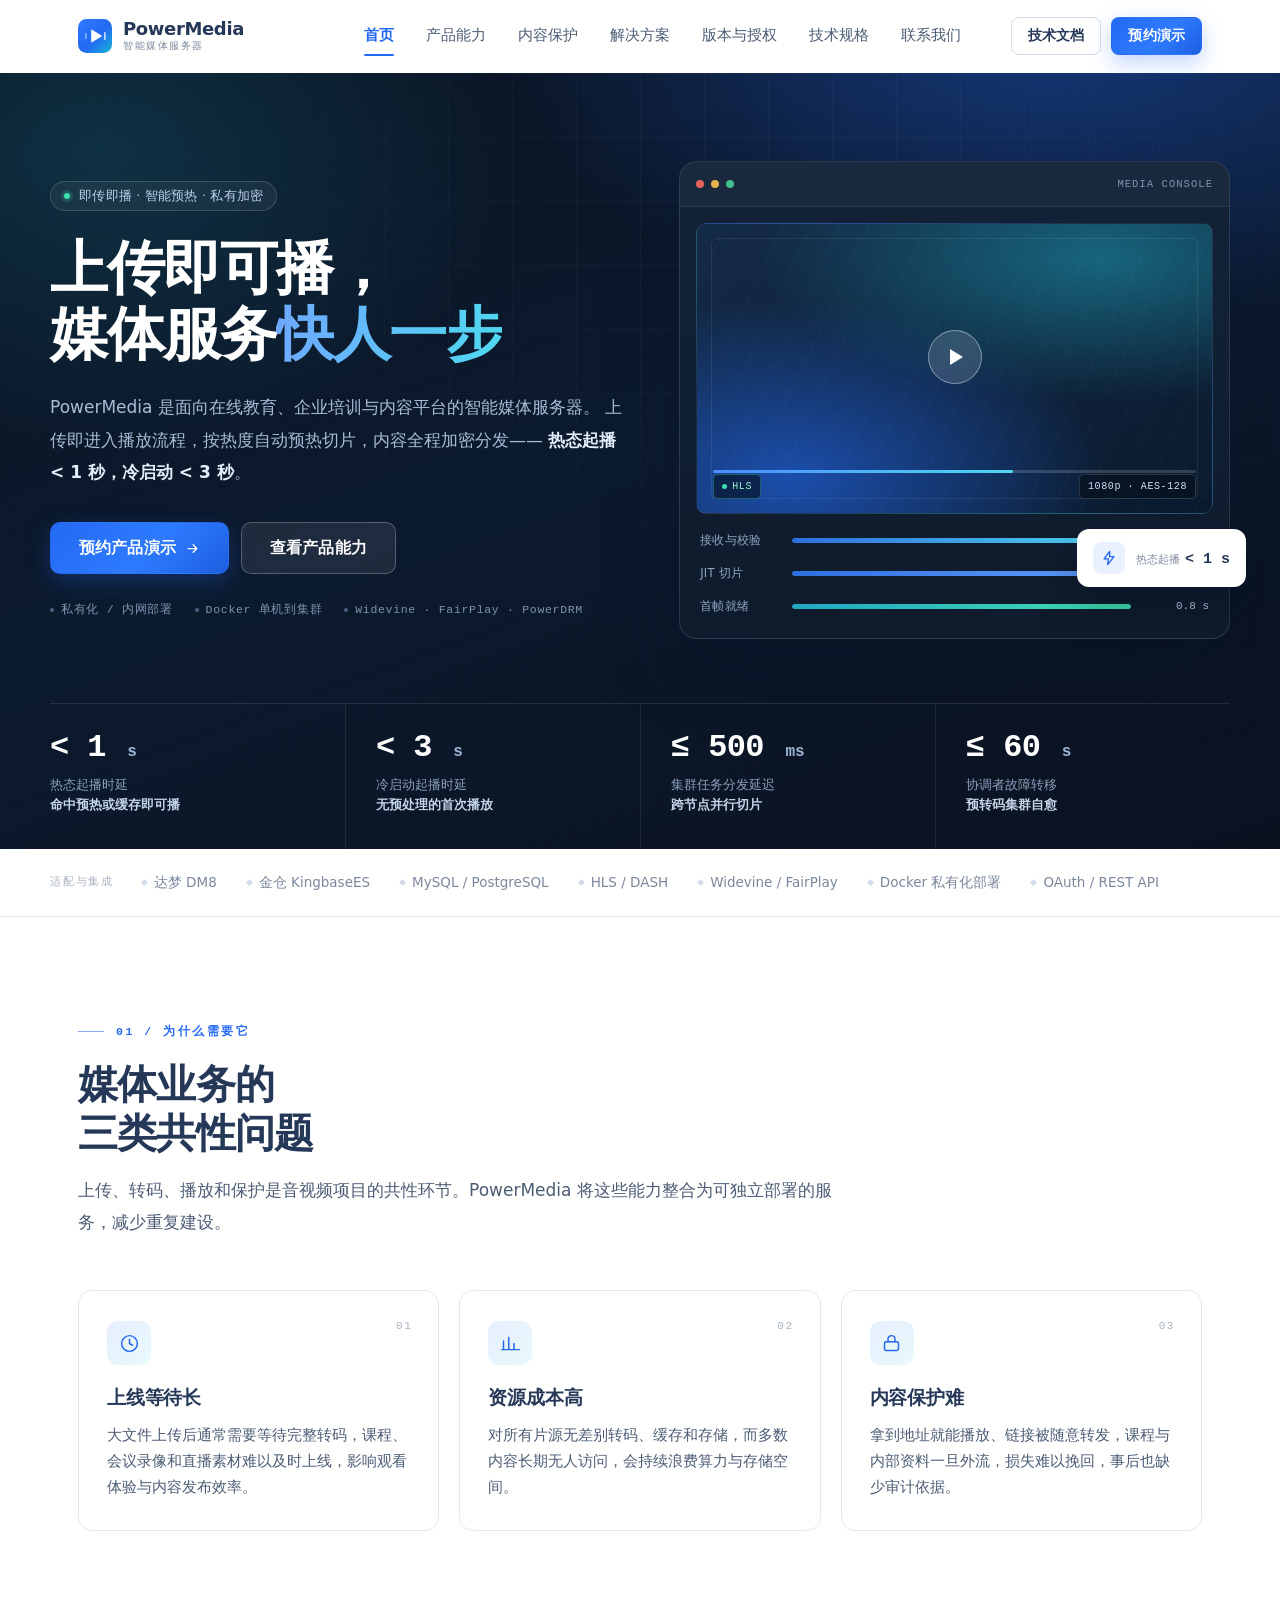
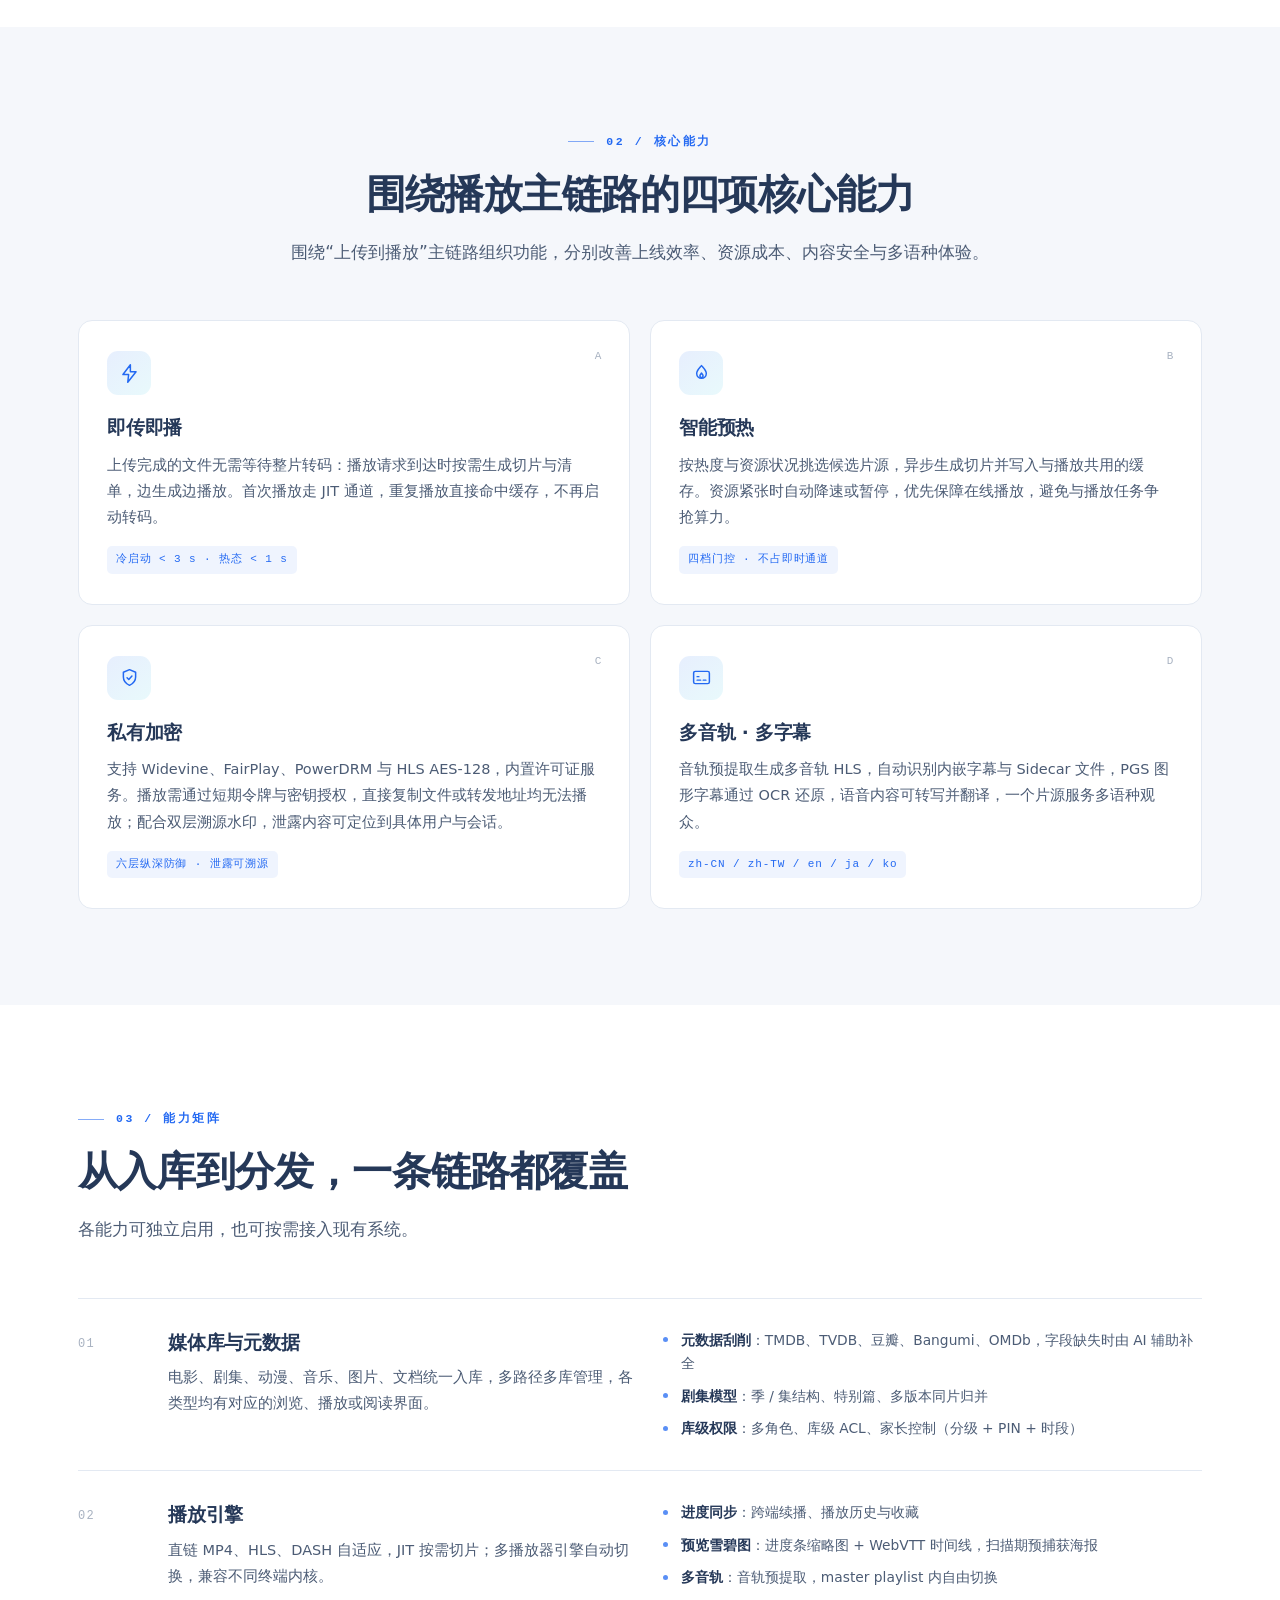
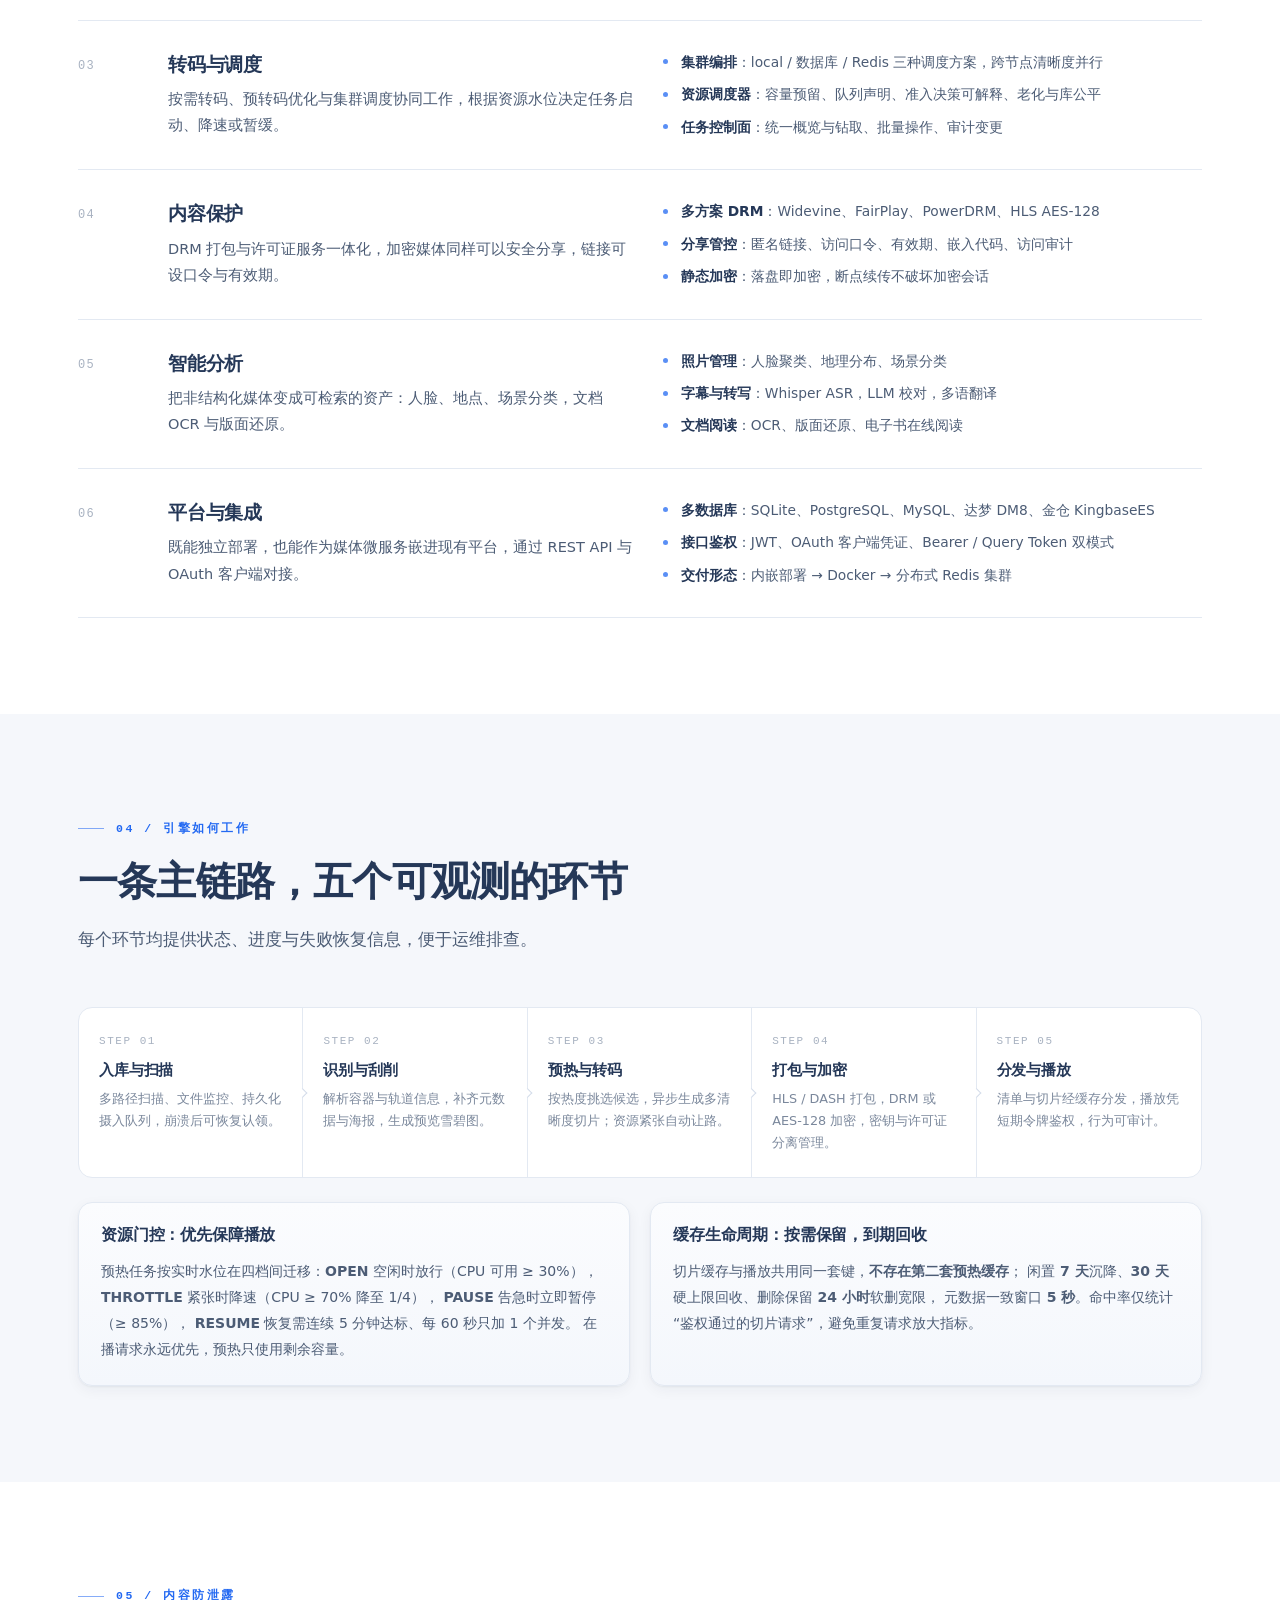
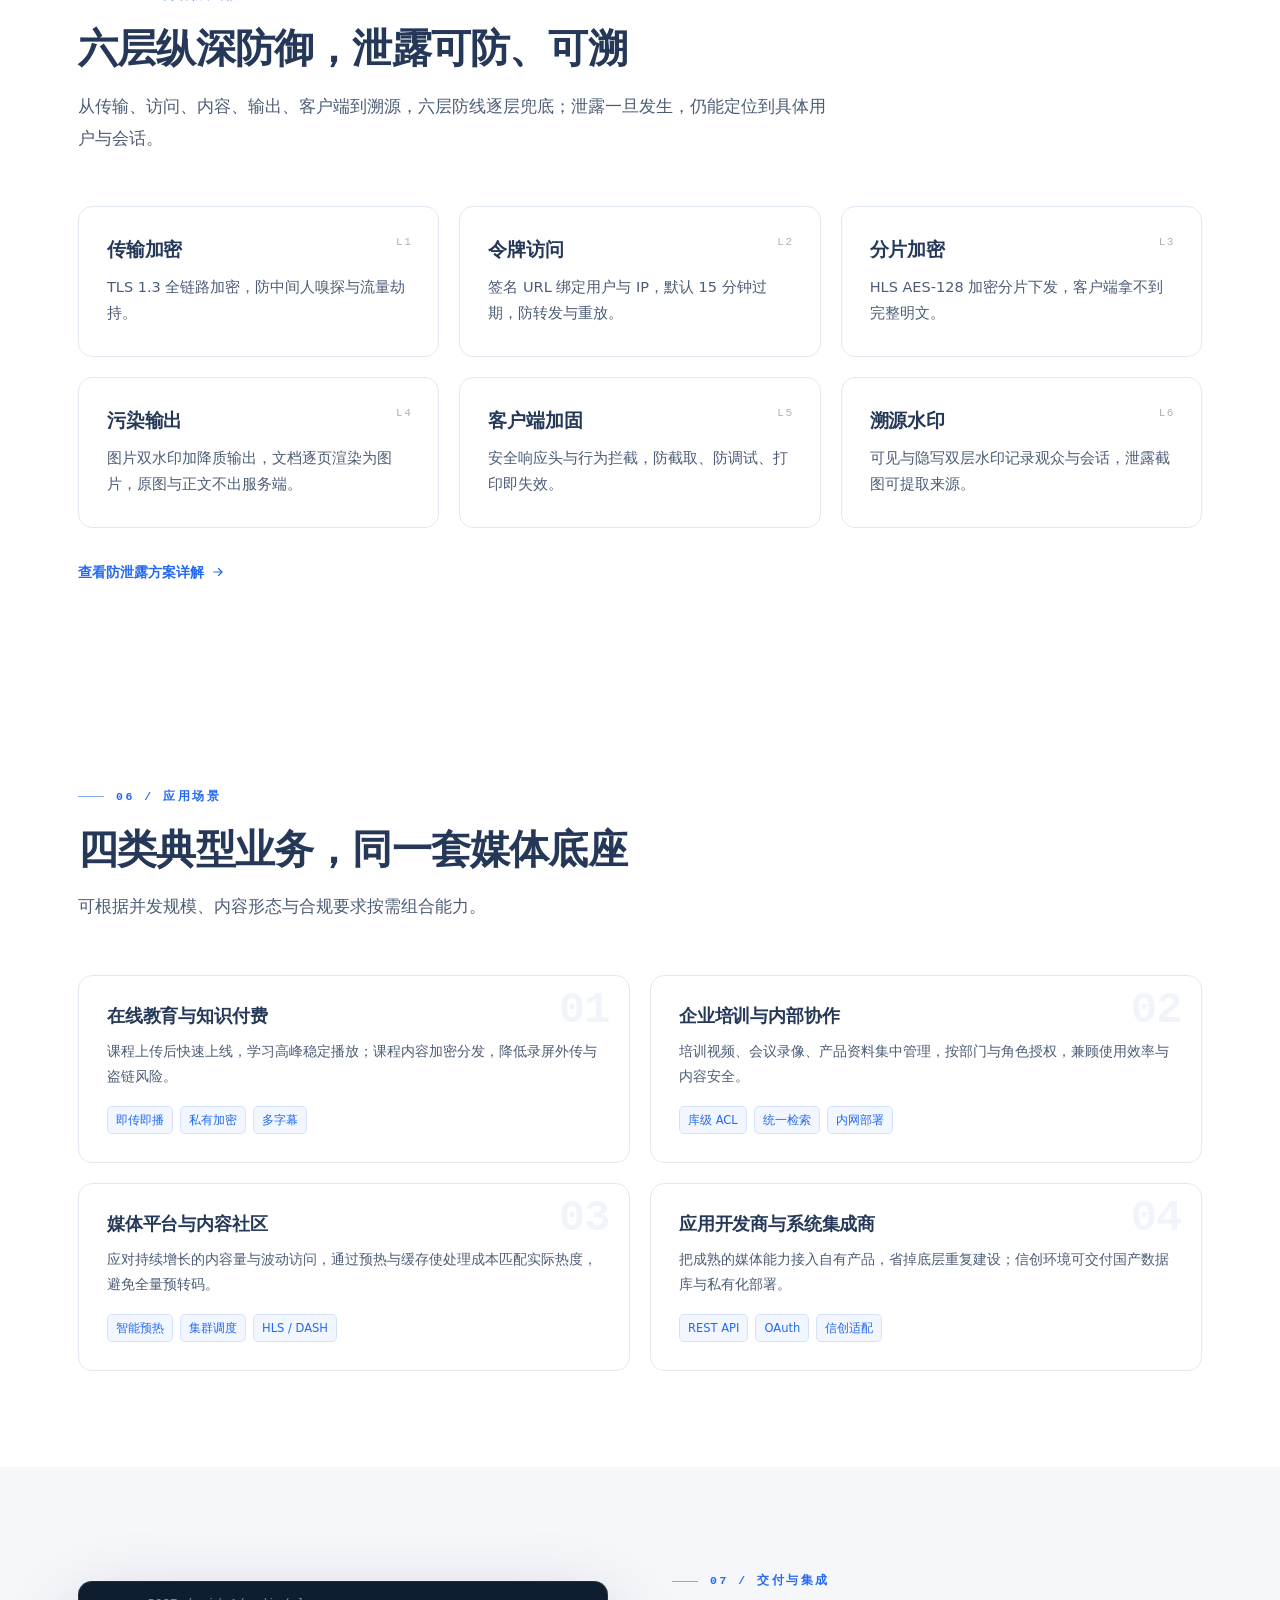
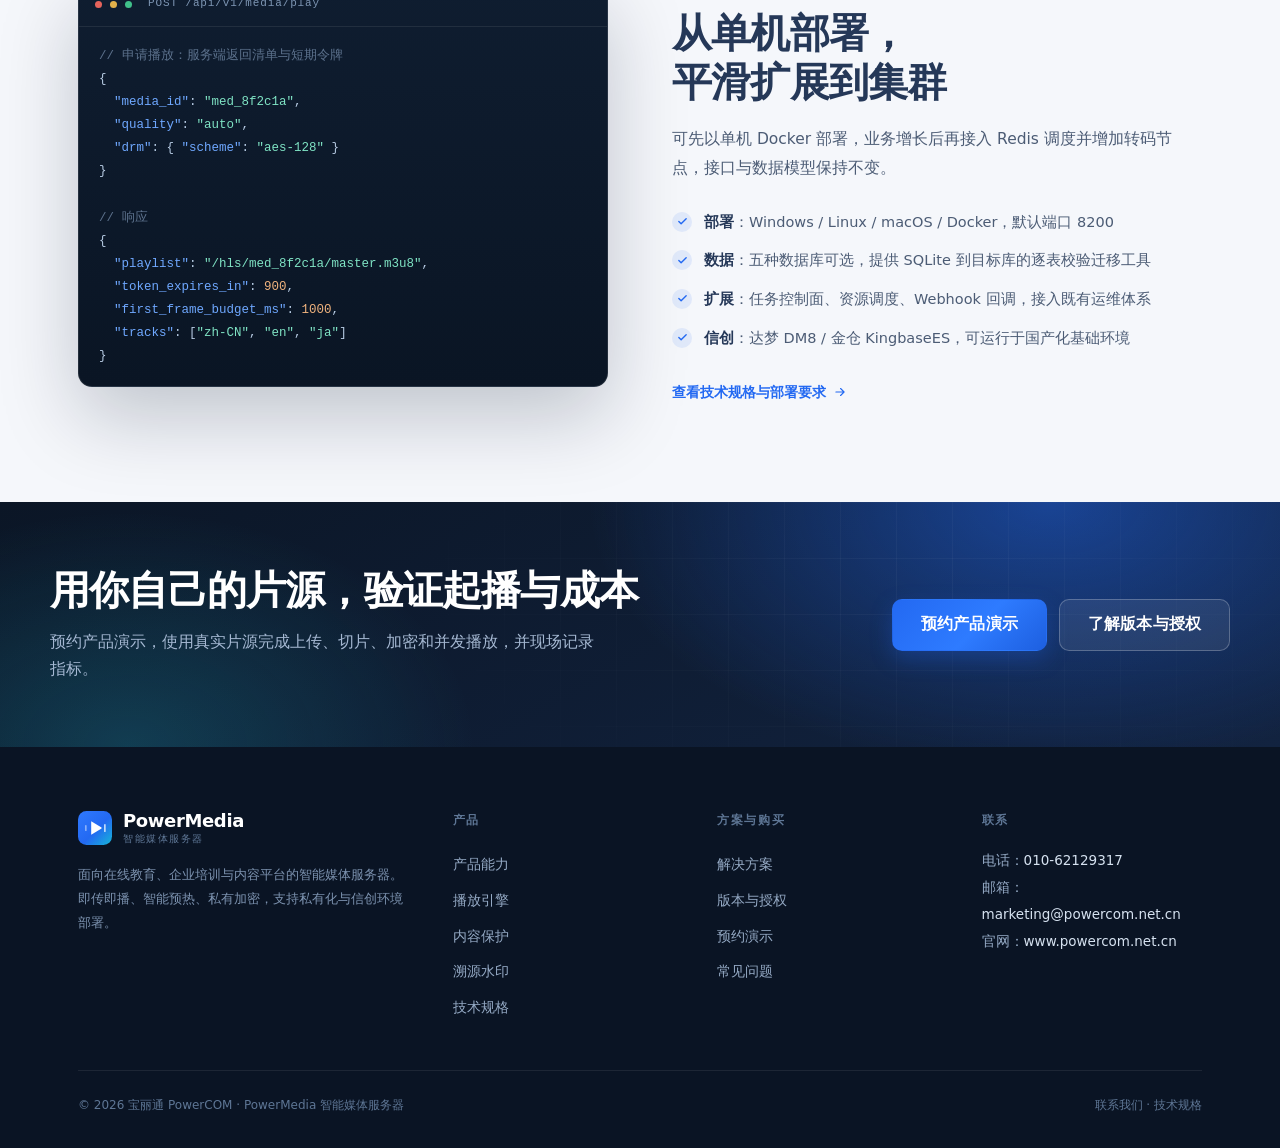
==== commit c673e4d5: "feat(security): 新增内容保护页与六层纵深防御介绍 - 新增 security.html：六层纵深防御（TLS/令牌/分片加密/污染输出/客户端加固/溯源水印）、   分类防线、溯源水印" ====
--- a/index.html
+++ b/index.html
@@ -27,6 +27,7 @@
     <nav class="nav" aria-label="主导航">
       <a href="index.html">首页</a>
       <a href="features.html">产品能力</a>
+      <a href="security.html">内容保护</a>
       <a href="solutions.html">解决方案</a>
       <a href="editions.html">版本与授权</a>
       <a href="tech.html">技术规格</a>
@@ -44,6 +45,7 @@
 <nav class="mobile-nav" id="mobile-nav" aria-label="移动端导航">
   <a href="index.html">首页</a>
   <a href="features.html">产品能力</a>
+  <a href="security.html">内容保护</a>
   <a href="solutions.html">解决方案</a>
   <a href="editions.html">版本与授权</a>
   <a href="tech.html">技术规格</a>
@@ -237,8 +239,8 @@
           <svg viewBox="0 0 24 24" fill="none" stroke="currentColor" stroke-width="1.7" stroke-linecap="round" stroke-linejoin="round"><path d="M12 3l7 3v5.5c0 4.2-2.9 7.6-7 9.5-4.1-1.9-7-5.3-7-9.5V6z"/><path d="M9.2 12.2l2 2 3.6-3.9"/></svg>
         </div>
         <h3>私有加密</h3>
-        <p>支持 Widevine、FairPlay、PowerDRM 与 HLS AES-128，内置许可证服务。播放需通过短期令牌与密钥授权，直接复制文件或转发地址均无法播放。</p>
-        <span class="claim">密钥 15 分钟过期</span>
+        <p>支持 Widevine、FairPlay、PowerDRM 与 HLS AES-128，内置许可证服务。播放需通过短期令牌与密钥授权，直接复制文件或转发地址均无法播放；配合双层溯源水印，泄露内容可定位到具体用户与会话。</p>
+        <span class="claim">六层纵深防御 · 泄露可溯源</span>
       </article>
 
       <article class="card reveal" data-d="3">
@@ -405,11 +407,61 @@
   </div>
 </section>
 
-<!-- ======================= 05 场景 ======================= -->
+<!-- ======================= 05 内容防泄露 ======================= -->
 <section class="section">
   <div class="wrap">
     <div class="section-head reveal">
-      <div class="eyebrow">05 / 应用场景</div>
+      <div class="eyebrow">05 / 内容防泄露</div>
+      <h2>六层纵深防御，泄露可防、可溯</h2>
+      <p>从传输、访问、内容、输出、客户端到溯源，六层防线逐层兜底；泄露一旦发生，仍能定位到具体用户与会话。</p>
+    </div>
+
+    <div class="grid grid-3">
+      <article class="card reveal">
+        <span class="no">L1</span>
+        <h3>传输加密</h3>
+        <p>TLS 1.3 全链路加密，防中间人嗅探与流量劫持。</p>
+      </article>
+      <article class="card reveal" data-d="1">
+        <span class="no">L2</span>
+        <h3>令牌访问</h3>
+        <p>签名 URL 绑定用户与 IP，默认 15 分钟过期，防转发与重放。</p>
+      </article>
+      <article class="card reveal" data-d="2">
+        <span class="no">L3</span>
+        <h3>分片加密</h3>
+        <p>HLS AES-128 加密分片下发，客户端拿不到完整明文。</p>
+      </article>
+      <article class="card reveal">
+        <span class="no">L4</span>
+        <h3>污染输出</h3>
+        <p>图片双水印加降质输出，文档逐页渲染为图片，原图与正文不出服务端。</p>
+      </article>
+      <article class="card reveal" data-d="1">
+        <span class="no">L5</span>
+        <h3>客户端加固</h3>
+        <p>安全响应头与行为拦截，防截取、防调试、打印即失效。</p>
+      </article>
+      <article class="card reveal" data-d="2">
+        <span class="no">L6</span>
+        <h3>溯源水印</h3>
+        <p>可见与隐写双层水印记录观众与会话，泄露截图可提取来源。</p>
+      </article>
+    </div>
+
+    <div style="margin-top:30px" class="reveal">
+      <a class="link-arrow" href="security.html">查看防泄露方案详解
+        <svg viewBox="0 0 24 24" fill="none" stroke="currentColor" stroke-width="2" stroke-linecap="round" stroke-linejoin="round" aria-hidden="true"><path d="M5 12h14M13 6l6 6-6 6"/></svg>
+      </a>
+    </div>
+  </div>
+</section>
+
+<!-- ======================= 06 场景 ======================= -->
+<section class="section">
+  <div class="wrap">
+    <div class="section-head reveal">
+      <div class="eyebrow">06 / 应用场景</div>
       <h2>四类典型业务，同一套媒体底座</h2>
       <p>可根据并发规模、内容形态与合规要求按需组合能力。</p>
     </div>
@@ -472,7 +524,7 @@
         </div>
       </div>
       <div class="split-body reveal" data-d="1">
-        <div class="eyebrow">06 / 交付与集成</div>
+        <div class="eyebrow">07 / 交付与集成</div>
         <h2>从单机部署，<br>平滑扩展到集群</h2>
         <p>可先以单机 Docker 部署，业务增长后再接入 Redis 调度并增加转码节点，接口与数据模型保持不变。</p>
         <ul class="checklist">
@@ -526,7 +578,8 @@
         <h5>产品</h5>
         <a href="features.html">产品能力</a>
         <a href="features.html#playback">播放引擎</a>
-        <a href="features.html#protect">内容保护</a>
+        <a href="security.html">内容保护</a>
+        <a href="security.html#trace">溯源水印</a>
         <a href="tech.html">技术规格</a>
       </div>
       <div class="footer-col">
--- a/assets/css/site.css
+++ b/assets/css/site.css
@@ -644,7 +644,11 @@
 @keyframes pipe{0%{width:0}55%{width:var(--w,70%)}100%{width:var(--w,70%)}}
 
 /* ---------- 16. Responsive ---------- */
+@media (max-width:1180px){
+  .header-cta .btn--ghost{display:none}
+}
 @media (max-width:1080px){
+  .nav,.header-cta{display:none}
   .hero-grid{grid-template-columns:1fr;gap:48px}
   .hero h1{max-width:16em}
   .hero-visual{max-width:620px}
@@ -709,3 +713,36 @@
   .card{padding:24px 22px}
   .frow{padding:24px 0}
 }
+
+/* ---------- 17. 内容保护 / 防泄露 ---------- */
+.layer-stack{display:grid;border:1px solid var(--line);border-radius:var(--radius);background:#fff;overflow:hidden}
+.layer{display:grid;grid-template-columns:96px 230px 1fr;gap:26px;padding:24px 28px;border-bottom:1px solid var(--line);align-items:start}
+.layer:last-child{border-bottom:0}
+.layer:hover{background:#FAFBFE}
+.layer .lb{
+  font-family:var(--mono);font-size:12px;font-weight:700;color:var(--brand);
+  background:rgba(35,105,242,.07);border:1px solid rgba(35,105,242,.16);
+  border-radius:7px;padding:6px 0;text-align:center;letter-spacing:.08em;margin-top:2px;
+}
+.layer h4{font-size:16px;line-height:1.4}
+.layer p{font-size:13.5px;line-height:1.75;color:var(--ink-2);margin-top:4px}
+.layer p b{color:var(--ink);font-weight:600}
+@media (max-width:900px){
+  .layer{grid-template-columns:64px 1fr;gap:12px 16px;padding:20px 20px}
+  .layer p{grid-column:2}
+}
+
+.mini-layer{display:grid;grid-template-columns:48px 1fr;gap:14px;padding:13px 0;border-bottom:1px solid var(--line)}
+.mini-layer:first-child{padding-top:2px}
+.mini-layer:last-child{border-bottom:0;padding-bottom:2px}
+.mini-layer .lb{
+  font-family:var(--mono);font-size:11px;font-weight:700;color:var(--brand);
+  background:rgba(35,105,242,.07);border:1px solid rgba(35,105,242,.16);
+  border-radius:6px;padding:5px 0;text-align:center;letter-spacing:.06em;margin-top:1px;
+}
+.mini-layer h4{font-size:14.5px;line-height:1.35}
+.mini-layer p{font-size:12.8px;line-height:1.7;color:var(--ink-3);margin-top:3px}
+
+/* 防栅格被子内容撑破；长代码行允许折行 */
+.split-body,.split-media{min-width:0}
+.panel-dark pre.wrap{white-space:pre-wrap;overflow-wrap:anywhere}
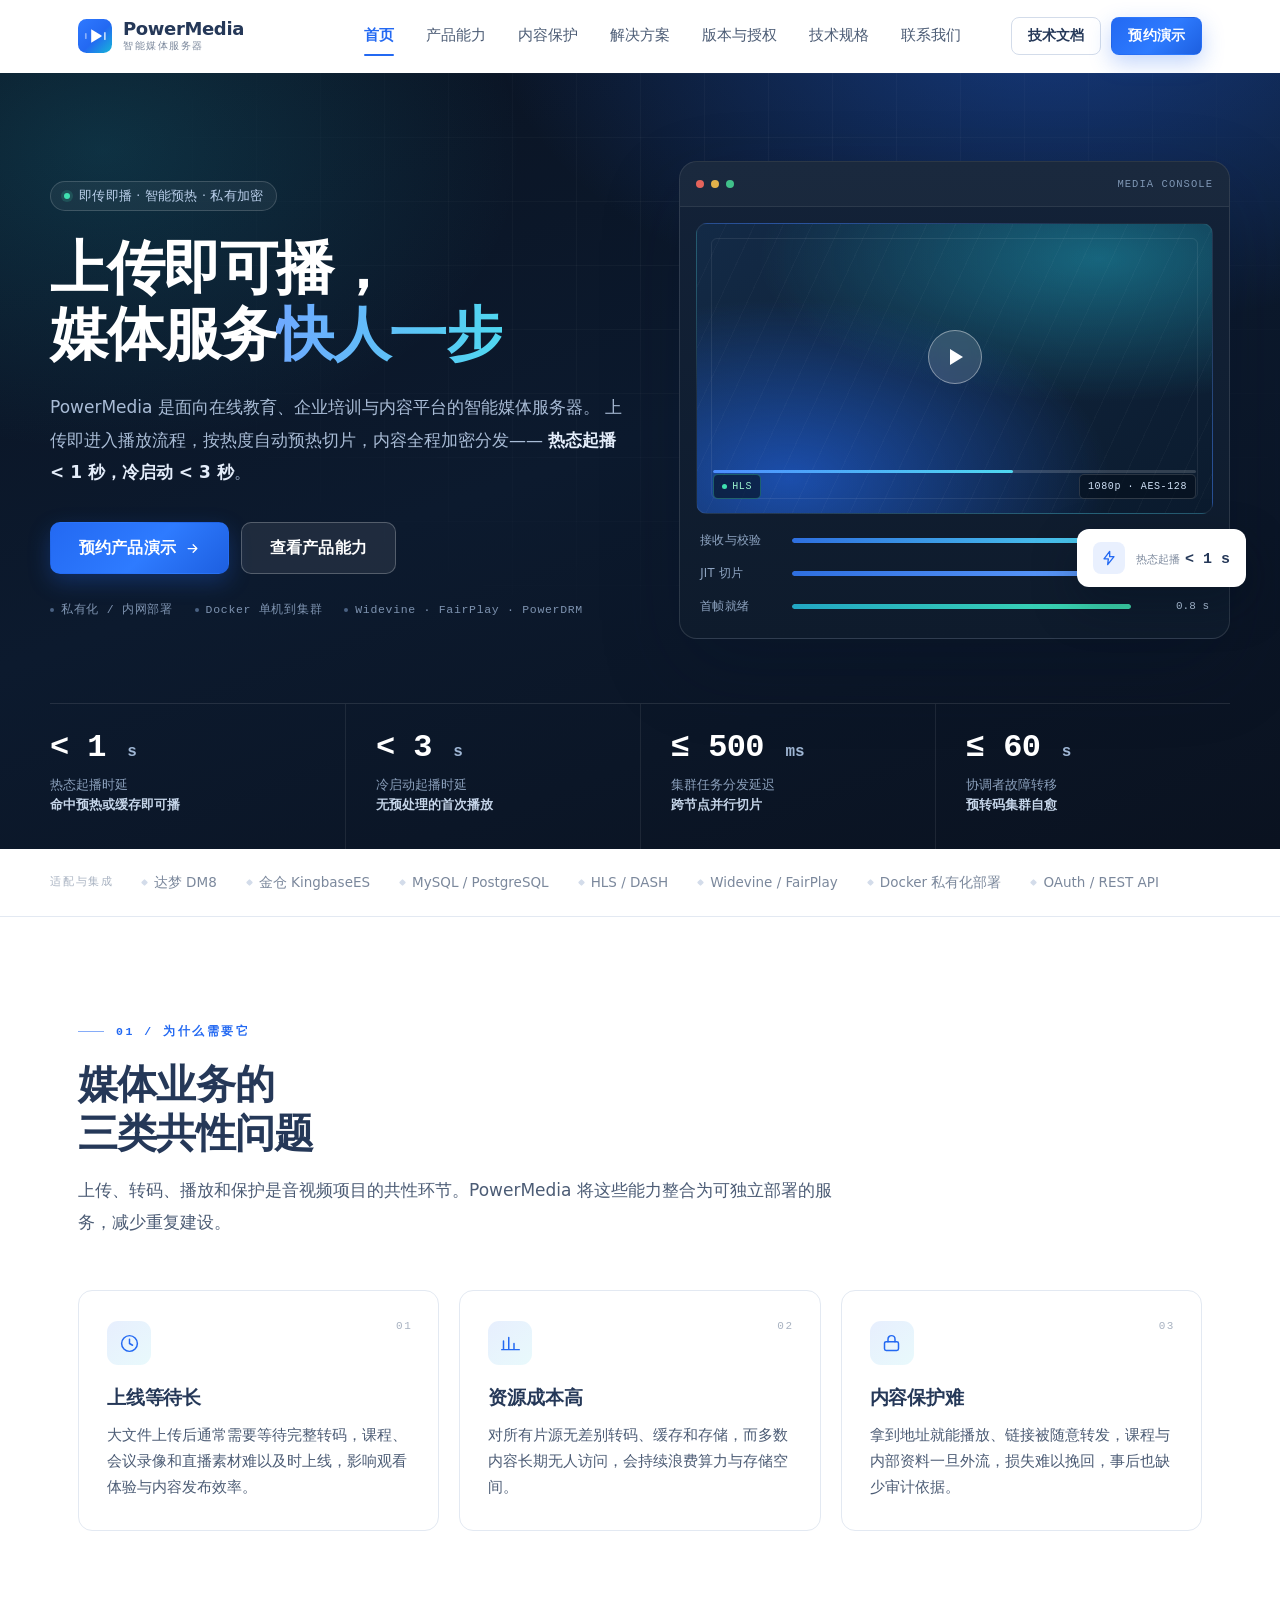
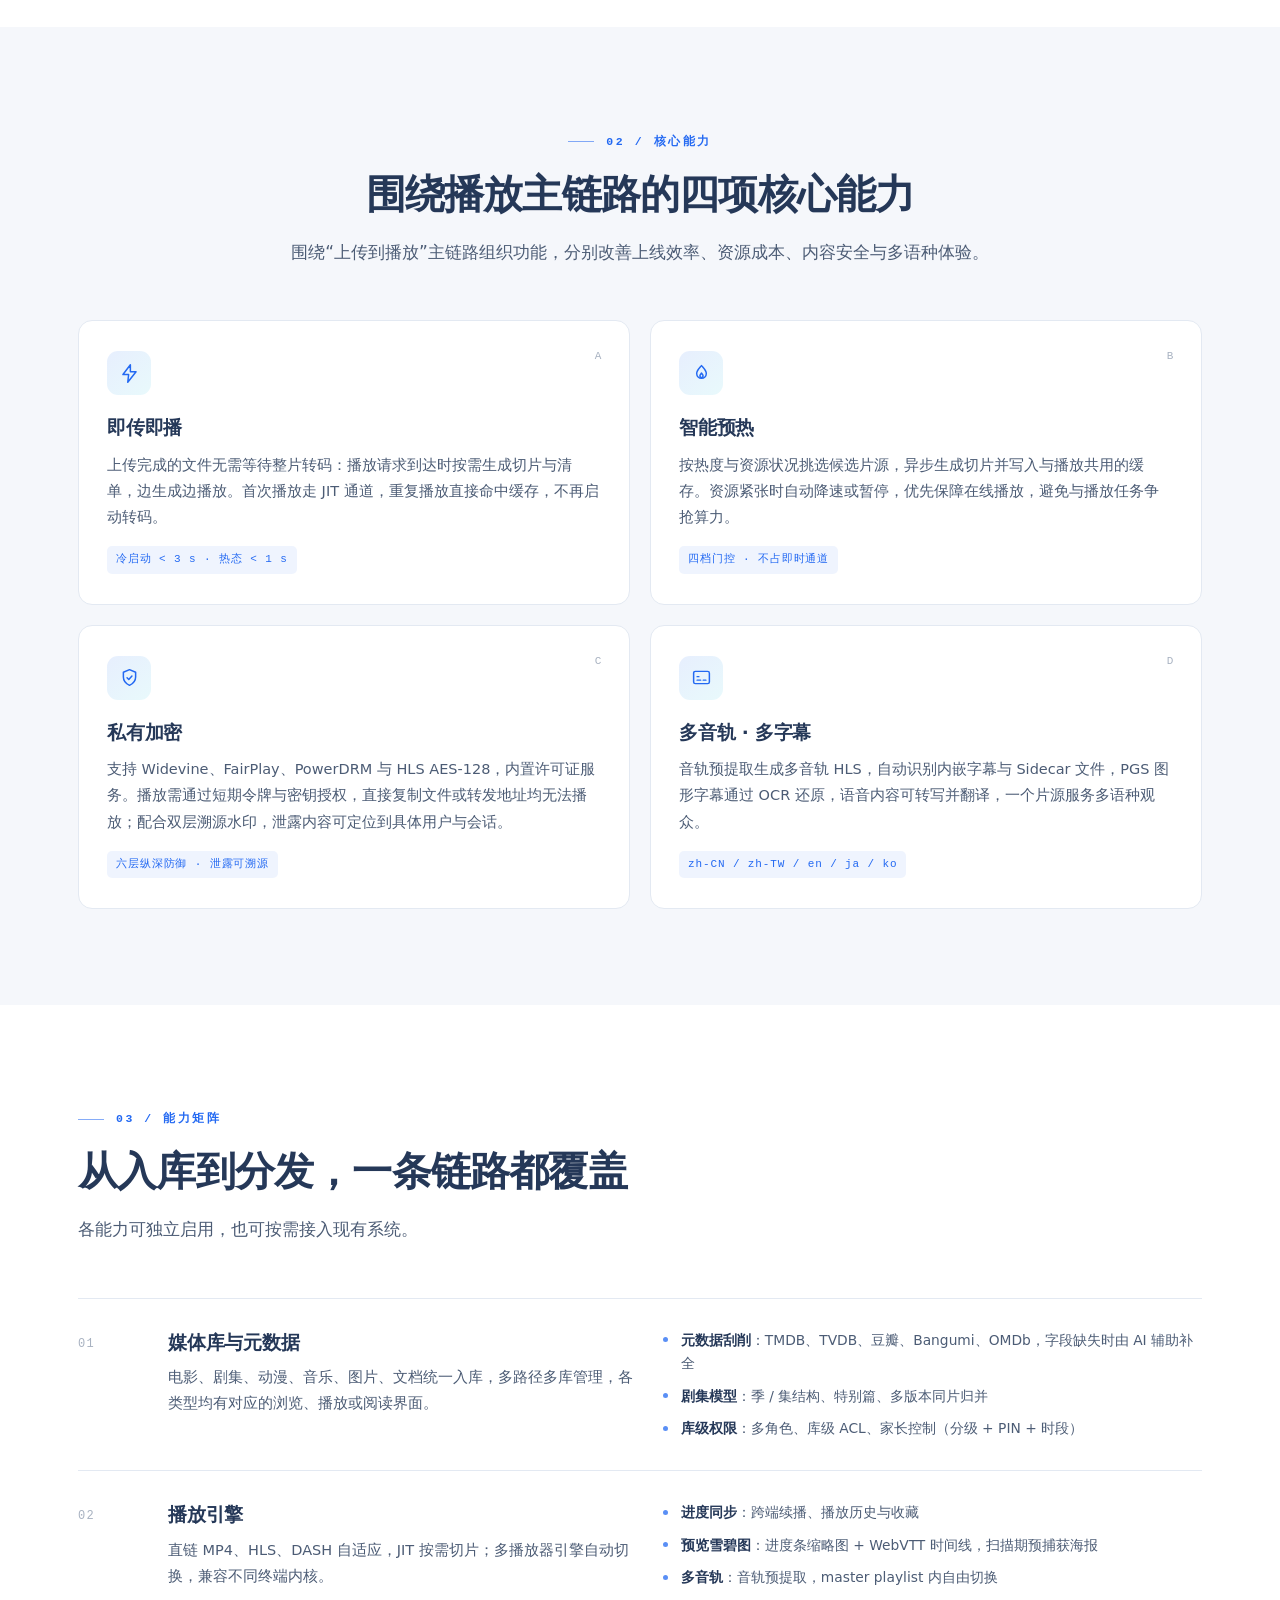
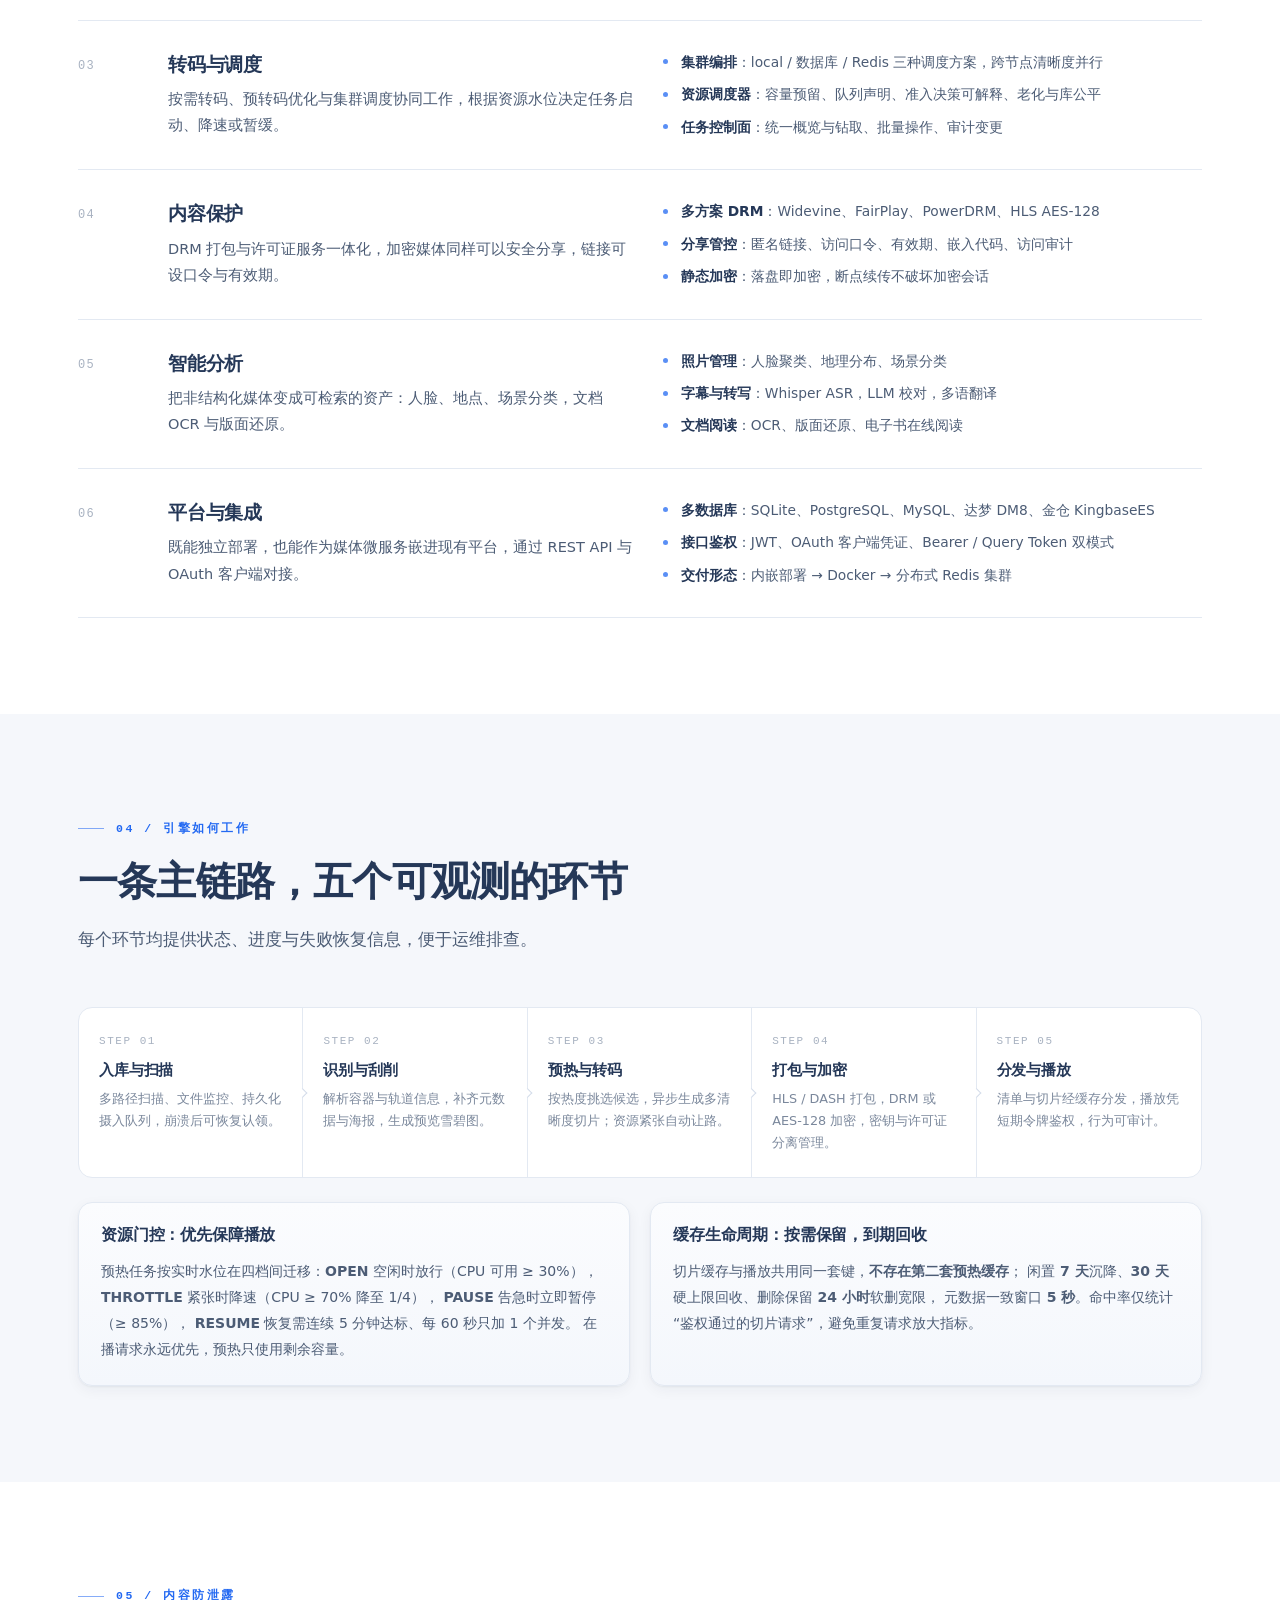
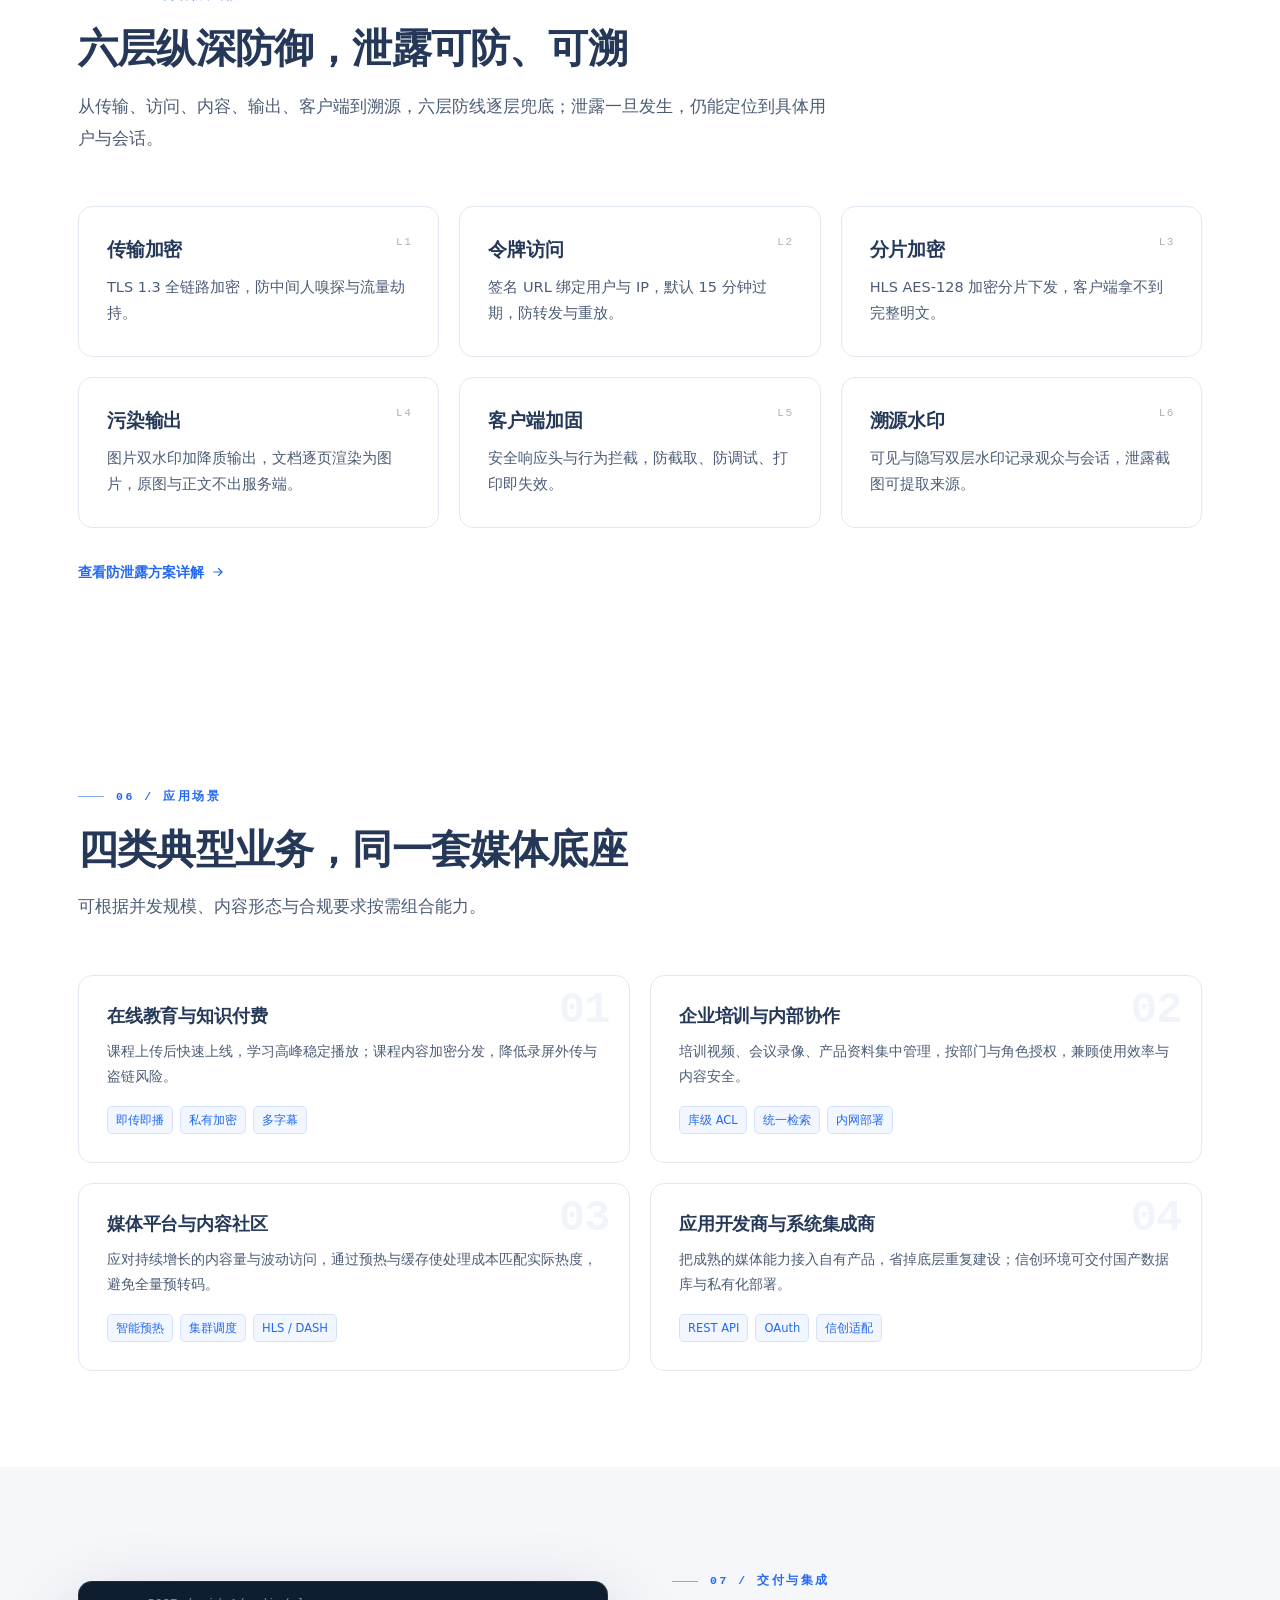
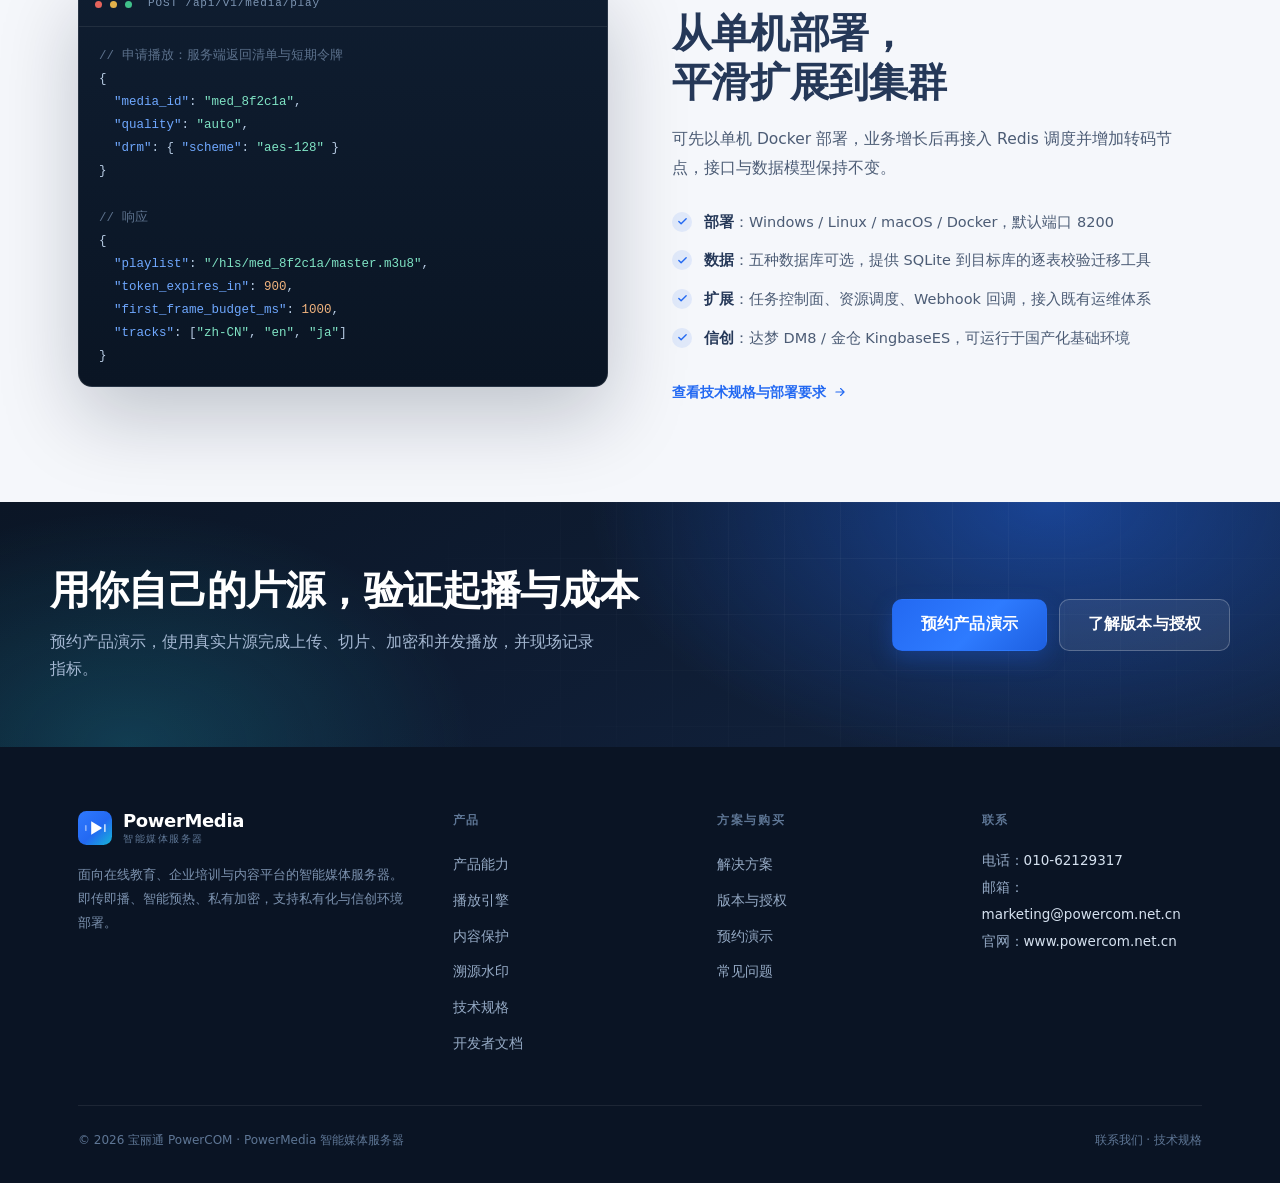
==== commit 5ea343c3: "feat(docs): 新增开发者文档页并依据服务端源码核对 API 与对接说明 - 新增 docs.html：完整技术文档框架（标题层级/目录检索导航/版本标识/术语说明/API 参考/响应状态与错" ====
--- a/index.html
+++ b/index.html
@@ -34,7 +34,7 @@
       <a href="contact.html">联系我们</a>
     </nav>
     <div class="header-cta">
-      <a class="btn btn--ghost btn--sm" href="tech.html">技术文档</a>
+      <a class="btn btn--ghost btn--sm" href="docs.html">技术文档</a>
       <a class="btn btn--primary btn--sm" href="contact.html">预约演示</a>
     </div>
     <button class="nav-toggle" type="button" aria-label="打开导航菜单" aria-expanded="false" aria-controls="mobile-nav">
@@ -49,6 +49,7 @@
   <a href="solutions.html">解决方案</a>
   <a href="editions.html">版本与授权</a>
   <a href="tech.html">技术规格</a>
+  <a href="docs.html">技术文档</a>
   <a href="contact.html">联系我们</a>
   <a class="btn btn--primary" href="contact.html">预约产品演示</a>
 </nav>
@@ -581,6 +582,7 @@
         <a href="security.html">内容保护</a>
         <a href="security.html#trace">溯源水印</a>
         <a href="tech.html">技术规格</a>
+        <a href="docs.html">开发者文档</a>
       </div>
       <div class="footer-col">
         <h5>方案与购买</h5>
--- a/assets/css/site.css
+++ b/assets/css/site.css
@@ -746,3 +746,149 @@
 /* 防栅格被子内容撑破；长代码行允许折行 */
 .split-body,.split-media{min-width:0}
 .panel-dark pre.wrap{white-space:pre-wrap;overflow-wrap:anywhere}
+
+/* ---------- 18. 开发者文档页 docs.html ---------- */
+.page-hero--doc .doc-hero-badges{display:flex;align-items:center;gap:12px;flex-wrap:wrap;margin-bottom:20px}
+.doc-hero-ver{font-size:12px;letter-spacing:.1em;color:#8FB6FF}
+.doc-hero-links{display:flex;align-items:center;gap:26px;flex-wrap:wrap;margin-top:26px}
+.doc-hero-links .link-arrow{color:#9FC2FF}
+.doc-hero-links .link-arrow:hover{color:#fff}
+
+.stamp{display:inline-flex;align-items:center;gap:5px;font-family:var(--mono);font-size:11px;font-weight:600;letter-spacing:.06em;padding:4px 9px;border-radius:5px;white-space:nowrap}
+.stamp--draft{color:#C8862A;background:rgba(237,109,0,.12);border:1px solid rgba(237,109,0,.28)}
+.stamp--ok{color:#12855B;background:#EAF8F1;border:1px solid #A9DFC5}
+.tbd,.tbc{display:inline-block;font-family:var(--mono);font-size:11px;font-weight:600;letter-spacing:.02em;line-height:1.5;padding:1px 7px;border-radius:5px;white-space:nowrap;vertical-align:baseline}
+.tbd{color:#9A5A08;background:#FFF6E8;border:1px dashed #E7B66C}
+.tbc{color:#1B5FC4;background:#EDF4FF;border:1px dashed #9CBDF5}
+.header-cta .btn--ghost.is-current{color:var(--brand);border-color:var(--brand);background:#F4F8FF}
+
+.doc-meta{background:#fff;border-bottom:1px solid var(--line)}
+.doc-meta-inner{display:grid;grid-template-columns:repeat(5,1fr)}
+.doc-meta .m{min-width:0;padding:18px 20px;border-right:1px solid var(--line)}
+.doc-meta .m:first-child{padding-left:0}
+.doc-meta .m:last-child{border-right:0}
+.doc-meta .k{display:block;font-family:var(--mono);font-size:10.5px;letter-spacing:.12em;text-transform:uppercase;color:var(--ink-4)}
+.doc-meta .v{display:block;margin-top:6px;font-size:13.5px;font-weight:600;color:var(--ink);overflow-wrap:anywhere;word-break:break-word}
+
+.doc-shell{display:grid;grid-template-columns:228px minmax(0,1fr);gap:46px;align-items:start;padding:52px 28px 96px}
+.doc-side{position:sticky;top:92px;min-width:0}
+.doc-main{min-width:0}
+
+.toc-search{position:relative;margin-bottom:14px}
+.toc-search svg{position:absolute;left:11px;top:11px;width:15px;height:15px;color:var(--ink-4);pointer-events:none}
+.toc-search input{width:100%;height:38px;padding:0 12px 0 34px;border:1px solid var(--line-2);border-radius:9px;background:#FCFDFF;color:var(--ink);font-family:inherit;font-size:13px;appearance:none;transition:border-color .2s,box-shadow .2s,background .2s}
+.toc-search input::placeholder{color:var(--ink-4)}
+.toc-search input:focus{outline:0;border-color:var(--brand);background:#fff;box-shadow:0 0 0 3px rgba(35,105,242,.12)}
+.doc-toc{max-height:calc(100vh - 220px);overflow-y:auto;padding-right:6px;scrollbar-width:thin}
+.doc-toc::-webkit-scrollbar{width:5px}
+.doc-toc::-webkit-scrollbar-thumb{background:var(--line-2);border-radius:3px}
+.toc-h{font-family:var(--mono);font-size:10px;letter-spacing:.16em;text-transform:uppercase;color:var(--ink-4);padding:16px 0 8px 12px;margin:0}
+.toc-group:first-child .toc-h{padding-top:2px}
+.doc-toc a{display:block;position:relative;padding:5px 8px 5px 12px;border-left:2px solid var(--line);border-radius:0 6px 6px 0;font-size:13px;line-height:1.5;color:var(--ink-2);transition:color .2s,background .2s,border-color .2s}
+.doc-toc a.lv1{font-weight:600;color:var(--ink)}
+.doc-toc a.lv2{padding-left:22px;font-size:12.3px;color:var(--ink-3)}
+.doc-toc a .n{font-family:var(--mono);font-size:10.5px;color:var(--ink-4);margin-right:7px}
+.doc-toc a:hover{color:var(--brand);background:#F5F9FF;border-left-color:#A9C6FF}
+.doc-toc a.is-current{color:var(--brand);background:#F0F6FF;border-left-color:var(--brand);font-weight:600}
+.doc-toc a.is-hidden{display:none}
+.toc-empty{font-size:12.5px;color:var(--ink-3);padding:10px 12px;margin:0}
+.doc-side-foot{margin-top:18px;padding-top:16px;border-top:1px solid var(--line);display:grid;gap:7px;font-size:11px;color:var(--ink-4)}
+.doc-side-foot a{font-size:12px;color:var(--brand);font-weight:600}
+
+.doc-section{margin-bottom:66px;scroll-margin-top:96px}
+.doc-section:last-child{margin-bottom:0}
+.doc-h2{display:flex;align-items:baseline;gap:14px;font-size:27px;padding-bottom:14px;border-bottom:1px solid var(--line);margin:0 0 20px;scroll-margin-top:96px}
+.doc-h2 .doc-num,.doc-h3 .doc-num{font-family:var(--mono);font-weight:600;color:var(--brand);flex:0 0 auto}
+.doc-h2 .doc-num{font-size:13px;letter-spacing:.08em}
+.doc-h3{display:flex;align-items:baseline;gap:9px;font-size:18.5px;margin:34px 0 12px;scroll-margin-top:96px}
+.doc-h3 .doc-num{font-size:12px}
+.doc-anchor{margin-left:auto;font-family:var(--mono);font-size:15px;font-weight:400;color:var(--ink-4);opacity:0;transition:opacity .2s,color .2s}
+.doc-h2:hover .doc-anchor,.doc-h3:hover .doc-anchor{opacity:1}
+.doc-anchor:hover{color:var(--brand)}
+.doc-main p{font-size:14.5px;line-height:1.9;color:var(--ink-2);margin:0 0 14px}
+.doc-main p b{color:var(--ink);font-weight:600}
+.doc-main a:not(.btn):not(.doc-anchor){color:var(--brand);border-bottom:1px solid rgba(35,105,242,.28)}
+.doc-main a:not(.btn):not(.doc-anchor):hover{border-bottom-color:var(--brand)}
+.doc-main .table-scroll{margin:14px 0 6px}
+.doc-main table.compare{font-size:13.2px;min-width:700px}
+.doc-main table.compare th,.doc-main table.compare td{padding:12px 14px;vertical-align:top}
+.doc-main table.compare thead th{position:static;font-size:12px;white-space:normal;line-height:1.5}
+.doc-main table.compare tbody tr:last-child td{border-bottom:0}
+
+.doc-note{border:1px solid var(--line);border-left:3px solid var(--brand);border-radius:0 10px 10px 0;background:#F5F8FE;padding:15px 20px;font-size:13.6px;line-height:1.85;color:var(--ink-2);margin:0 0 26px}
+.doc-note--warn{border-left-color:var(--accent);background:#FFF8F1}
+.doc-note b{color:var(--ink)}
+.doc-list{margin:0 0 14px;padding:0;list-style:none;display:grid;gap:8px}
+.doc-list li{position:relative;padding-left:18px;font-size:13.8px;line-height:1.8;color:var(--ink-2)}
+.doc-list li::before{content:"";position:absolute;left:2px;top:.72em;width:5px;height:5px;border-radius:1px;background:var(--brand);opacity:.7;transform:rotate(45deg)}
+
+.doc-template{border:1px solid var(--line);border-radius:12px;overflow:hidden;background:#fff;margin:16px 0}
+.doc-template-h{display:flex;align-items:center;justify-content:space-between;gap:12px;padding:11px 18px;background:var(--bg-soft);border-bottom:1px solid var(--line);font-size:11px;letter-spacing:.12em;color:var(--ink-3)}
+.doc-template .table-scroll{border:0;border-radius:0;margin:0}
+.doc-fold{border:1px solid var(--line);border-radius:10px;background:#fff;margin-top:16px}
+.doc-fold>summary{list-style:none;cursor:pointer;padding:12px 18px;font-size:13.2px;font-weight:600;color:var(--ink);display:flex;align-items:center;transition:color .2s}
+.doc-fold>summary::-webkit-details-marker{display:none}
+.doc-fold>summary:hover{color:var(--brand)}
+.doc-fold>summary::after{content:"+";margin-left:auto;font-family:var(--mono);font-size:17px;font-weight:400;color:var(--ink-3)}
+.doc-fold[open]>summary::after{content:"\2013";color:var(--brand)}
+.doc-fold .fold-body{padding:4px 18px 16px;border-top:1px solid var(--line)}
+.doc-fold .fold-body .doc-list{margin:12px 0 0}
+
+.doc-todo{list-style:none;margin:0;padding:0;border-top:1px solid var(--line)}
+.doc-todo li{display:grid;grid-template-columns:76px minmax(0,1fr) 100px;gap:14px;align-items:start;padding:12px 4px;border-bottom:1px solid var(--line);font-size:13.5px;line-height:1.7;color:var(--ink-2)}
+.doc-todo .id{font-family:var(--mono);font-size:11px;font-weight:600;color:var(--brand);padding-top:3px}
+.doc-todo .st{text-align:right}
+.doc-contact{display:grid;grid-template-columns:repeat(3,1fr);gap:16px;margin:18px 0 22px}
+.doc-contact>div{border:1px solid var(--line);border-radius:10px;background:#FBFCFE;padding:16px 18px}
+.doc-contact .k{display:block;font-family:var(--mono);font-size:10.5px;letter-spacing:.12em;text-transform:uppercase;color:var(--ink-4);margin-bottom:6px}
+.doc-contact b{font-size:14px;color:var(--ink);font-weight:600}
+.doc-actions{display:flex;gap:12px;flex-wrap:wrap;margin-bottom:18px}
+
+@media (max-width:1080px){
+  .doc-shell{grid-template-columns:1fr;gap:30px;padding:36px 28px 80px}
+  .doc-side{position:static}
+  .doc-toc{max-height:none;display:grid;grid-template-columns:repeat(3,1fr);gap:0 18px}
+  .toc-group{min-width:0}
+  .doc-meta-inner{grid-template-columns:repeat(3,1fr)}
+  .doc-meta .m{border-bottom:1px solid var(--line)}
+}
+@media (max-width:900px){
+  .doc-toc{grid-template-columns:repeat(2,1fr)}
+}
+@media (max-width:640px){
+  .doc-meta-inner{grid-template-columns:1fr 1fr}
+  .doc-meta .m{padding:14px 12px}
+  .doc-meta .m:first-child{padding-left:0}
+  .doc-shell{padding-left:20px;padding-right:20px}
+  .doc-toc{grid-template-columns:1fr;max-height:300px;overflow-y:auto}
+  .doc-h2{font-size:23px}
+  .doc-h3{font-size:17px}
+  .doc-anchor{opacity:1}
+  .doc-todo li{grid-template-columns:1fr;gap:4px}
+  .doc-todo .st{text-align:left}
+  .doc-contact{grid-template-columns:1fr}
+}
+/* ---- 19. 文档页 · 源码核对标记与端点标签 ---- */
+.src{display:inline-block;font-family:var(--mono);font-size:10.5px;font-weight:600;letter-spacing:.02em;line-height:1.5;padding:1px 7px;border-radius:5px;white-space:nowrap;vertical-align:baseline;color:#12855B;background:#EAF8F1;border:1px solid #A9DFC5;margin-left:6px}
+.ep{display:inline-flex;align-items:center;gap:7px;font-family:var(--mono);font-size:12.4px;line-height:1.6;padding:2px 9px 2px 4px;border:1px solid var(--line);border-radius:7px;background:var(--bg-soft);max-width:100%;overflow-wrap:anywhere}
+.ep .p{overflow-wrap:anywhere}
+.meth{display:inline-flex;align-items:center;justify-content:center;font-family:var(--mono);font-size:10px;font-weight:700;letter-spacing:.05em;line-height:1;padding:4px 7px;border-radius:4px;white-space:nowrap;text-transform:uppercase}
+.meth--get{color:#1B5FC4;background:#EDF4FF;border:1px solid #BBD3F7}
+.meth--post{color:#12855B;background:#EAF8F1;border:1px solid #A9DFC5}
+.meth--put{color:#9A5A08;background:#FFF6E8;border:1px solid #E7B66C}
+.meth--patch{color:#7A4CB8;background:#F4EEFF;border:1px solid #D3C2F5}
+.meth--delete{color:#C0392B;background:#FDEEEC;border:1px solid #F0BDB6}
+table.compare td .mono,table.compare th .mono{overflow-wrap:anywhere;word-break:break-word}
+.doc-main .mono{overflow-wrap:anywhere;word-break:break-word}
+table.compare td{font-size:13.2px;line-height:1.75}
+.doc-template-h .src{margin-left:0}
+@media print{
+  .site-header,.mobile-nav,.site-footer,.doc-side,.doc-hero-links,.doc-actions,.doc-anchor{display:none!important}
+  .page-hero{padding:24px 0;background:#fff;color:var(--ink)}
+  .page-hero h1,.page-hero p{color:var(--ink)}
+  .doc-shell{display:block;padding:24px 0}
+  .doc-section{break-inside:auto;page-break-inside:auto;margin-bottom:32px}
+  .doc-h2,.doc-h3{break-after:avoid;page-break-after:avoid}
+  .table-scroll{overflow:visible}
+  .doc-fold .fold-body{display:block}
+}
